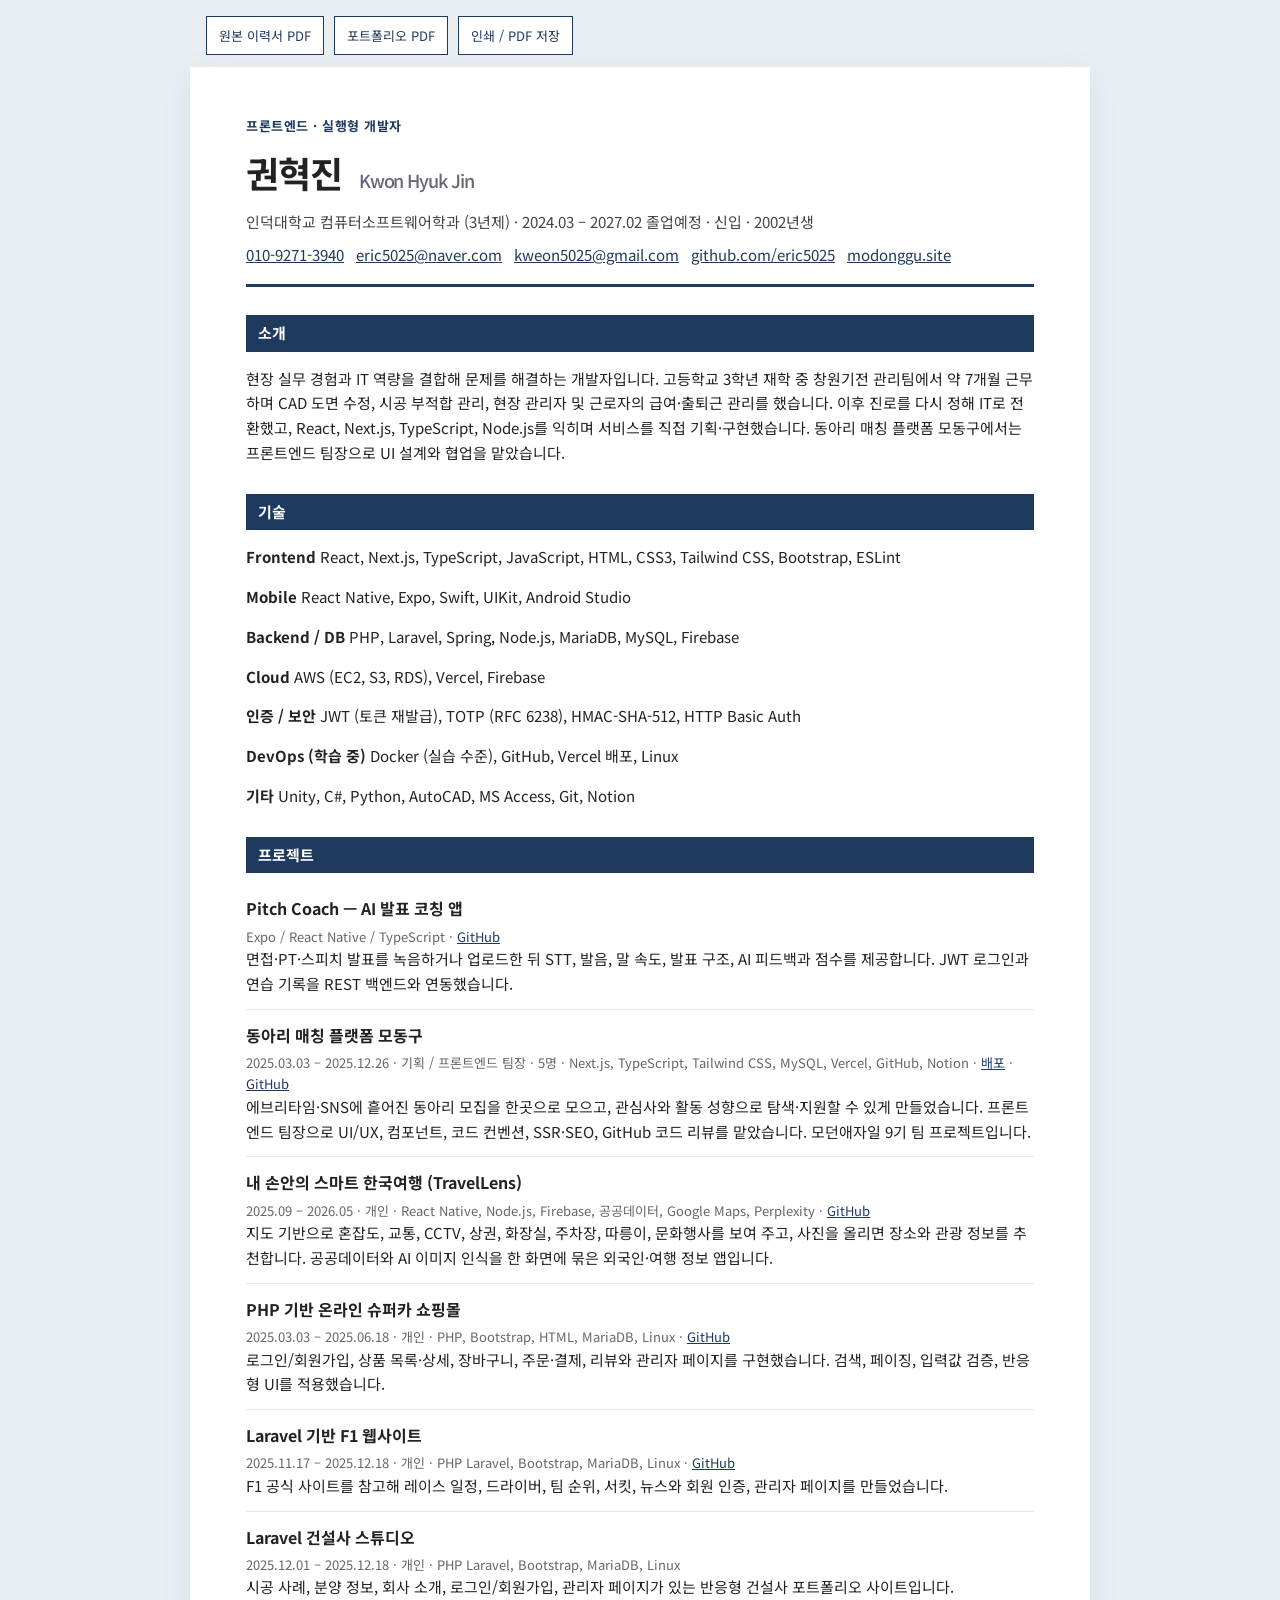
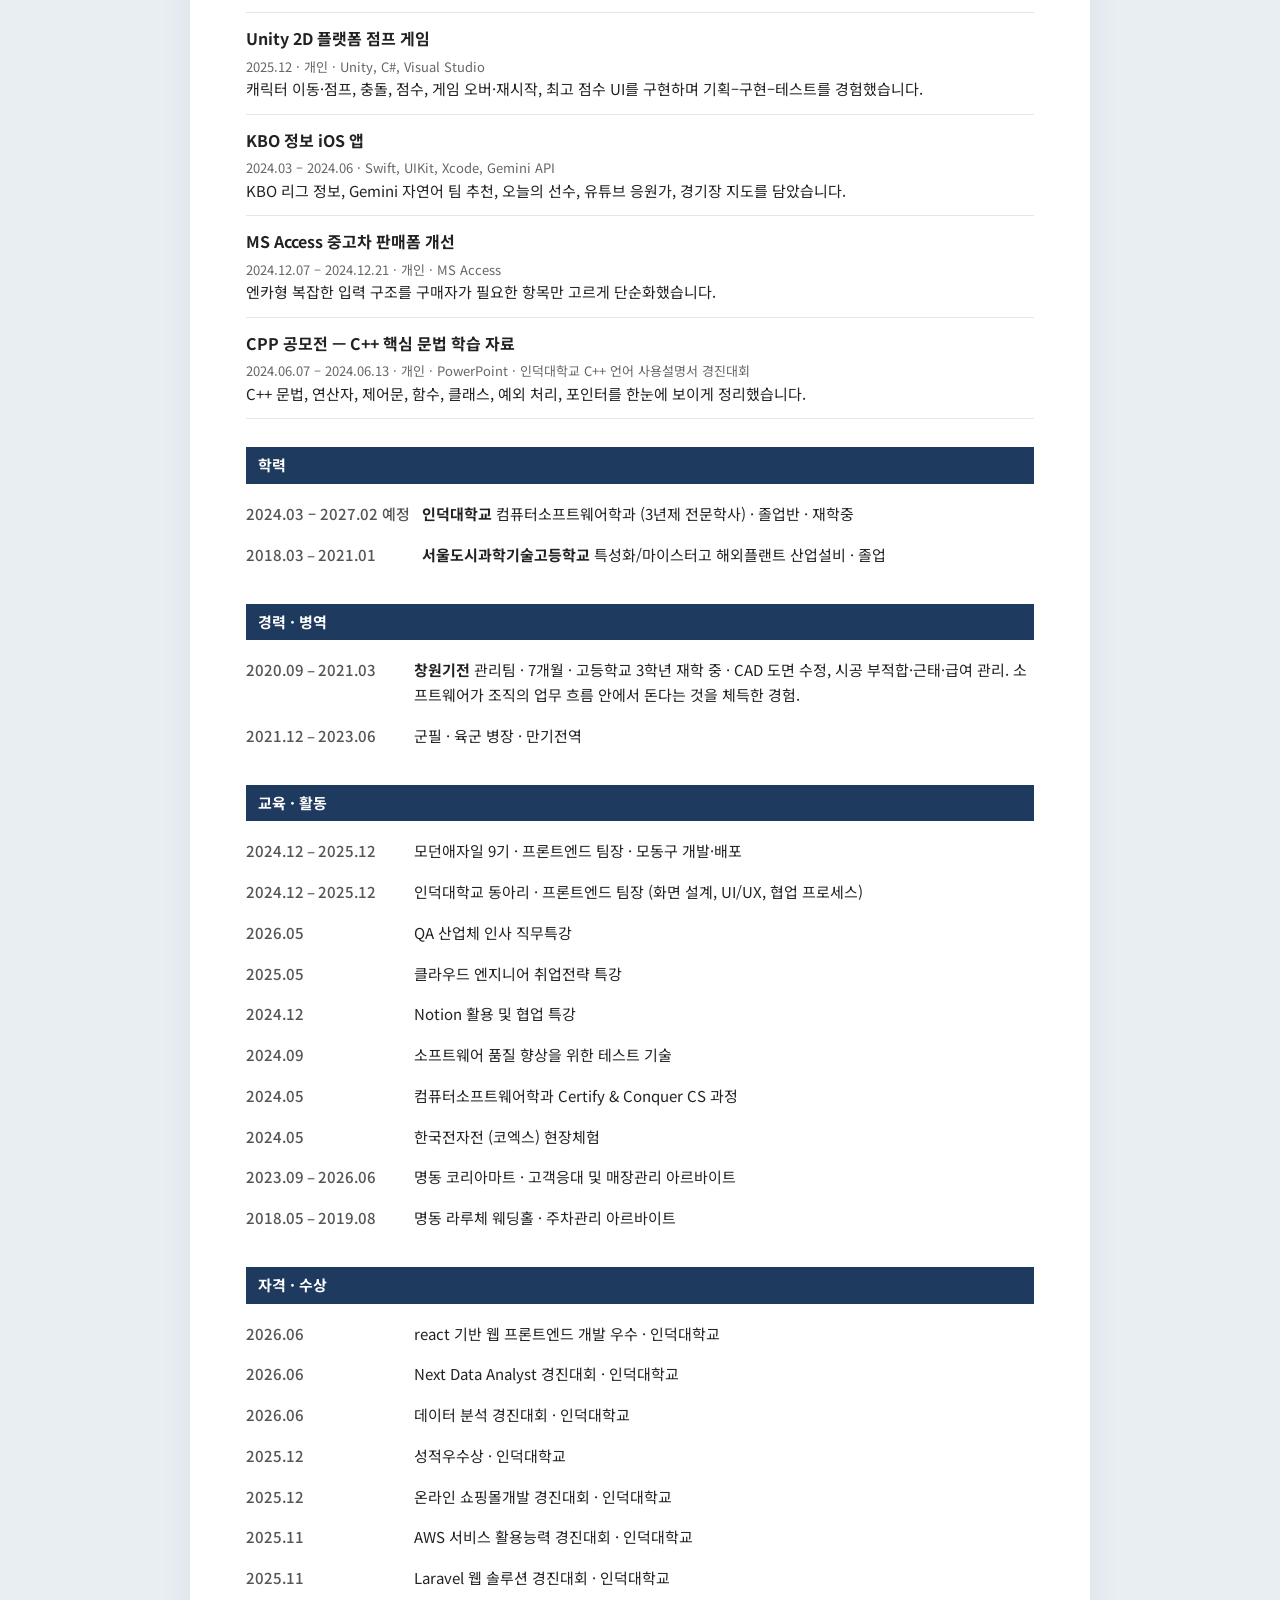
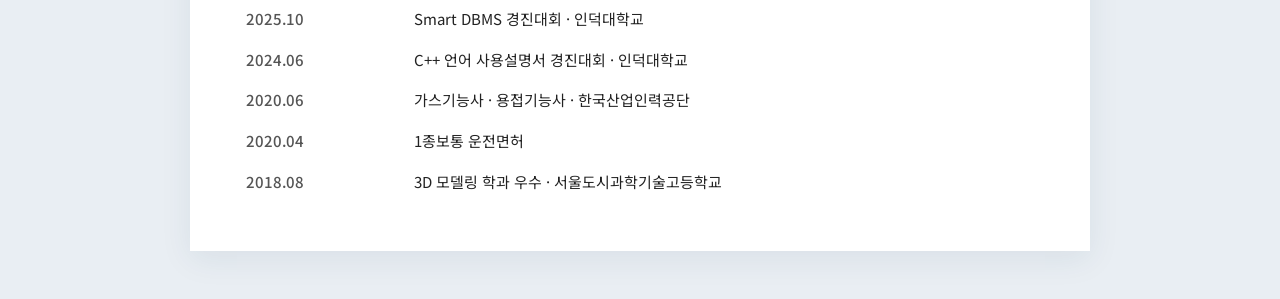
==== index.html @ 680ce6bb "Tailor resume and cover letter to HENNGE GIP full-stack pathway - Add Japan career motivation and GI" ====
<!DOCTYPE html>
<html lang="ko">
<head>
  <meta charset="UTF-8" />
  <meta name="viewport" content="width=device-width, initial-scale=1" />
  <title>권혁진 이력서</title>
  <link rel="preconnect" href="https://fonts.googleapis.com" />
  <link rel="preconnect" href="https://fonts.gstatic.com" crossorigin />
  <link href="https://fonts.googleapis.com/css2?family=Noto+Sans+KR:wght@400;500;700&display=swap" rel="stylesheet" />
  <link rel="stylesheet" href="styles.css" />
</head>
<body>
  <div class="bar">
    <a href="resume.pdf">원본 이력서 PDF</a>
    <a href="csjob-portfolio.pdf">포트폴리오 PDF</a>
    <button type="button" onclick="window.print()">인쇄 / PDF 저장</button>
  </div>

  <article class="page">
    <header>
      <p class="role">프론트엔드 · 실행형 개발자</p>
      <h1>권혁진 <span>Kwon Hyuk Jin</span></h1>
      <p class="sub">인덕대학교 컴퓨터소프트웨어학과 (3년제) · 2024.03 – 2027.02 졸업예정 · 신입 · 2002년생</p>
      <p class="contacts">
        <a href="tel:01092713940">010-9271-3940</a>
        <a href="mailto:eric5025@naver.com">eric5025@naver.com</a>
        <a href="mailto:kweon5025@gmail.com">kweon5025@gmail.com</a>
        <a href="https://github.com/eric5025">github.com/eric5025</a>
        <a href="https://www.modonggu.site/">modonggu.site</a>
      </p>
    </header>

    <section>
      <h2>소개</h2>
      <p>
        현장 실무 경험과 IT 역량을 결합해 문제를 해결하는 개발자입니다.
        고등학교 3학년 재학 중 창원기전 관리팀에서 약 7개월 근무하며 CAD 도면 수정, 시공 부적합 관리, 현장 관리자 및 근로자의 급여·출퇴근 관리를 했습니다.
        이후 진로를 다시 정해 IT로 전환했고, React, Next.js, TypeScript, Node.js를 익히며 서비스를 직접 기획·구현했습니다.
        동아리 매칭 플랫폼 모동구에서는 프론트엔드 팀장으로 UI 설계와 협업을 맡았습니다.
      </p>
    </section>

    <section>
      <h2>기술</h2>
      <p><strong>Frontend</strong> React, Next.js, TypeScript, JavaScript, HTML, CSS3, Tailwind CSS, Bootstrap, ESLint</p>
      <p><strong>Mobile</strong> React Native, Expo, Swift, UIKit, Android Studio</p>
      <p><strong>Backend / DB</strong> PHP, Laravel, Spring, Node.js, MariaDB, MySQL, Firebase</p>
      <p><strong>Cloud</strong> AWS (EC2, S3, RDS), Vercel, Firebase</p>
      <p><strong>인증 / 보안</strong> JWT (토큰 재발급), TOTP (RFC 6238), HMAC-SHA-512, HTTP Basic Auth</p>
      <p><strong>DevOps (학습 중)</strong> Docker (실습 수준), GitHub, Vercel 배포, Linux</p>
      <p><strong>기타</strong> Unity, C#, Python, AutoCAD, MS Access, Git, Notion</p>
    </section>

    <section>
      <h2>프로젝트</h2>

      <div class="proj">
        <h3>Pitch Coach — AI 발표 코칭 앱</h3>
        <p class="meta">Expo / React Native / TypeScript · <a href="https://github.com/eric5025/pitch-coach-front">GitHub</a></p>
        <p>면접·PT·스피치 발표를 녹음하거나 업로드한 뒤 STT, 발음, 말 속도, 발표 구조, AI 피드백과 점수를 제공합니다. JWT 로그인과 연습 기록을 REST 백엔드와 연동했습니다.</p>
      </div>

      <div class="proj">
        <h3>동아리 매칭 플랫폼 모동구</h3>
        <p class="meta">2025.03.03 – 2025.12.26 · 기획 / 프론트엔드 팀장 · 5명 · Next.js, TypeScript, Tailwind CSS, MySQL, Vercel, GitHub, Notion · <a href="https://www.modonggu.site/">배포</a> · <a href="https://github.com/eric5025/9term-main-front">GitHub</a></p>
        <p>에브리타임·SNS에 흩어진 동아리 모집을 한곳으로 모으고, 관심사와 활동 성향으로 탐색·지원할 수 있게 만들었습니다. 프론트엔드 팀장으로 UI/UX, 컴포넌트, 코드 컨벤션, SSR·SEO, GitHub 코드 리뷰를 맡았습니다. 모던애자일 9기 팀 프로젝트입니다.</p>
      </div>

      <div class="proj">
        <h3>내 손안의 스마트 한국여행 (TravelLens)</h3>
        <p class="meta">2025.09 – 2026.05 · 개인 · React Native, Node.js, Firebase, 공공데이터, Google Maps, Perplexity · <a href="https://github.com/eric5025/k-finder">GitHub</a></p>
        <p>지도 기반으로 혼잡도, 교통, CCTV, 상권, 화장실, 주차장, 따릉이, 문화행사를 보여 주고, 사진을 올리면 장소와 관광 정보를 추천합니다. 공공데이터와 AI 이미지 인식을 한 화면에 묶은 외국인·여행 정보 앱입니다.</p>
      </div>

      <div class="proj">
        <h3>PHP 기반 온라인 슈퍼카 쇼핑몰</h3>
        <p class="meta">2025.03.03 – 2025.06.18 · 개인 · PHP, Bootstrap, HTML, MariaDB, Linux · <a href="https://github.com/eric5025/php_shop">GitHub</a></p>
        <p>로그인/회원가입, 상품 목록·상세, 장바구니, 주문·결제, 리뷰와 관리자 페이지를 구현했습니다. 검색, 페이징, 입력값 검증, 반응형 UI를 적용했습니다.</p>
      </div>

      <div class="proj">
        <h3>Laravel 기반 F1 웹사이트</h3>
        <p class="meta">2025.11.17 – 2025.12.18 · 개인 · PHP Laravel, Bootstrap, MariaDB, Linux · <a href="https://github.com/eric5025/lalavel_shop">GitHub</a></p>
        <p>F1 공식 사이트를 참고해 레이스 일정, 드라이버, 팀 순위, 서킷, 뉴스와 회원 인증, 관리자 페이지를 만들었습니다.</p>
      </div>

      <div class="proj">
        <h3>Laravel 건설사 스튜디오</h3>
        <p class="meta">2025.12.01 – 2025.12.18 · 개인 · PHP Laravel, Bootstrap, MariaDB, Linux</p>
        <p>시공 사례, 분양 정보, 회사 소개, 로그인/회원가입, 관리자 페이지가 있는 반응형 건설사 포트폴리오 사이트입니다.</p>
      </div>

      <div class="proj">
        <h3>Unity 2D 플랫폼 점프 게임</h3>
        <p class="meta">2025.12 · 개인 · Unity, C#, Visual Studio</p>
        <p>캐릭터 이동·점프, 충돌, 점수, 게임 오버·재시작, 최고 점수 UI를 구현하며 기획–구현–테스트를 경험했습니다.</p>
      </div>

      <div class="proj">
        <h3>KBO 정보 iOS 앱</h3>
        <p class="meta">2024.03 – 2024.06 · Swift, UIKit, Xcode, Gemini API</p>
        <p>KBO 리그 정보, Gemini 자연어 팀 추천, 오늘의 선수, 유튜브 응원가, 경기장 지도를 담았습니다.</p>
      </div>

      <div class="proj">
        <h3>MS Access 중고차 판매폼 개선</h3>
        <p class="meta">2024.12.07 – 2024.12.21 · 개인 · MS Access</p>
        <p>엔카형 복잡한 입력 구조를 구매자가 필요한 항목만 고르게 단순화했습니다.</p>
      </div>

      <div class="proj">
        <h3>CPP 공모전 — C++ 핵심 문법 학습 자료</h3>
        <p class="meta">2024.06.07 – 2024.06.13 · 개인 · PowerPoint · 인덕대학교 C++ 언어 사용설명서 경진대회</p>
        <p>C++ 문법, 연산자, 제어문, 함수, 클래스, 예외 처리, 포인터를 한눈에 보이게 정리했습니다.</p>
      </div>
    </section>

    <section>
      <h2>학력</h2>
      <table>
        <tr>
          <th>2024.03 – 2027.02 예정</th>
          <td><strong>인덕대학교</strong> 컴퓨터소프트웨어학과 (3년제 전문학사) · 졸업반 · 재학중</td>
        </tr>
        <tr>
          <th>2018.03 – 2021.01</th>
          <td><strong>서울도시과학기술고등학교</strong> 특성화/마이스터고 해외플랜트 산업설비 · 졸업</td>
        </tr>
      </table>
    </section>

    <section>
      <h2>경력 · 병역</h2>
      <table>
        <tr>
          <th>2020.09 – 2021.03</th>
          <td>
            <strong>창원기전</strong> 관리팀 · 7개월 · 고등학교 3학년 재학 중
            · CAD 도면 수정, 시공 부적합·근태·급여 관리. 소프트웨어가 조직의 업무 흐름 안에서 돈다는 것을 체득한 경험.
          </td>
        </tr>
        <tr>
          <th>2021.12 – 2023.06</th>
          <td>군필 · 육군 병장 · 만기전역</td>
        </tr>
      </table>
    </section>

    <section>
      <h2>교육 · 활동</h2>
      <table>
        <tr><th>2024.12 – 2025.12</th><td>모던애자일 9기 · 프론트엔드 팀장 · 모동구 개발·배포</td></tr>
        <tr><th>2024.12 – 2025.12</th><td>인덕대학교 동아리 · 프론트엔드 팀장 (화면 설계, UI/UX, 협업 프로세스)</td></tr>
        <tr><th>2026.05</th><td>QA 산업체 인사 직무특강</td></tr>
        <tr><th>2025.05</th><td>클라우드 엔지니어 취업전략 특강</td></tr>
        <tr><th>2024.12</th><td>Notion 활용 및 협업 특강</td></tr>
        <tr><th>2024.09</th><td>소프트웨어 품질 향상을 위한 테스트 기술</td></tr>
        <tr><th>2024.05</th><td>컴퓨터소프트웨어학과 Certify &amp; Conquer CS 과정</td></tr>
        <tr><th>2024.05</th><td>한국전자전 (코엑스) 현장체험</td></tr>
        <tr><th>2023.09 – 2026.06</th><td>명동 코리아마트 · 고객응대 및 매장관리 아르바이트</td></tr>
        <tr><th>2018.05 – 2019.08</th><td>명동 라루체 웨딩홀 · 주차관리 아르바이트</td></tr>
      </table>
    </section>

    <section>
      <h2>자격 · 수상</h2>
      <table>
        <tr><th>2026.06</th><td>react 기반 웹 프론트엔드 개발 우수 · 인덕대학교</td></tr>
        <tr><th>2026.06</th><td>Next Data Analyst 경진대회 · 인덕대학교</td></tr>
        <tr><th>2026.06</th><td>데이터 분석 경진대회 · 인덕대학교</td></tr>
        <tr><th>2025.12</th><td>성적우수상 · 인덕대학교</td></tr>
        <tr><th>2025.12</th><td>온라인 쇼핑몰개발 경진대회 · 인덕대학교</td></tr>
        <tr><th>2025.11</th><td>AWS 서비스 활용능력 경진대회 · 인덕대학교</td></tr>
        <tr><th>2025.11</th><td>Laravel 웹 솔루션 경진대회 · 인덕대학교</td></tr>
        <tr><th>2025.10</th><td>Smart DBMS 경진대회 · 인덕대학교</td></tr>
        <tr><th>2024.06</th><td>C++ 언어 사용설명서 경진대회 · 인덕대학교</td></tr>
        <tr><th>2020.06</th><td>가스기능사 · 용접기능사 · 한국산업인력공단</td></tr>
        <tr><th>2020.04</th><td>1종보통 운전면허</td></tr>
        <tr><th>2018.08</th><td>3D 모델링 학과 우수 · 서울도시과학기술고등학교</td></tr>
      </table>
    </section>
  </article>
</body>
</html>
---- styles.css ----
* { box-sizing: border-box; }
html, body { margin: 0; padding: 0; }
body {
  font-family: "Noto Sans KR", sans-serif;
  color: #222;
  background: #e9eef3;
  line-height: 1.65;
  font-size: 15px;
}

.bar {
  max-width: 900px;
  margin: 16px auto 0;
  display: flex;
  gap: 10px;
  flex-wrap: wrap;
  padding: 0 16px;
}
.bar a, .bar button {
  font: inherit;
  font-size: 13px;
  padding: 8px 12px;
  border: 1px solid #1e3a5f;
  background: #fff;
  color: #1e3a5f;
  text-decoration: none;
  cursor: pointer;
}
.bar a:hover, .bar button:hover { background: #1e3a5f; color: #fff; }

.page {
  max-width: 900px;
  margin: 12px auto 48px;
  background: #fff;
  padding: 48px 56px;
  box-shadow: 0 8px 30px rgba(30, 58, 95, 0.08);
}

header { border-bottom: 3px solid #1e3a5f; padding-bottom: 16px; margin-bottom: 8px; }
.role { margin: 0; color: #1e3a5f; font-weight: 700; font-size: 13px; letter-spacing: 0.04em; }
h1 { margin: 6px 0 8px; font-size: 36px; letter-spacing: -0.03em; }
h1 span { font-size: 18px; font-weight: 500; color: #667; margin-left: 8px; }
.sub { margin: 0 0 8px; color: #444; }
.contacts { display: flex; flex-wrap: wrap; gap: 12px; margin: 0; }
.contacts a { color: #1e3a5f; }

h2 {
  margin: 28px 0 10px;
  font-size: 15px;
  background: #1e3a5f;
  color: #fff;
  padding: 6px 12px;
}

table { width: 100%; border-collapse: collapse; }
th {
  text-align: left;
  vertical-align: top;
  width: 168px;
  padding: 8px 12px 8px 0;
  color: #555;
  font-weight: 500;
  white-space: nowrap;
}
td { padding: 8px 0; vertical-align: top; }
td ul { margin: 6px 0 0; padding-left: 18px; }

.proj { padding: 12px 0; border-bottom: 1px solid #e6e6e6; }
.proj h3 { margin: 0 0 4px; font-size: 16px; }
.meta { margin: 0 0 6px; color: #666; font-size: 13px; }
.proj p { margin: 0; }
a { color: #1e3a5f; }

@media (max-width: 720px) {
  .page { padding: 24px 18px; margin: 8px; }
  h1 { font-size: 28px; }
  th { display: block; width: auto; padding-bottom: 0; }
  td { display: block; }
}

@media print {
  body { background: #fff; }
  .bar { display: none; }
  .page { box-shadow: none; margin: 0; max-width: none; padding: 0; }
}
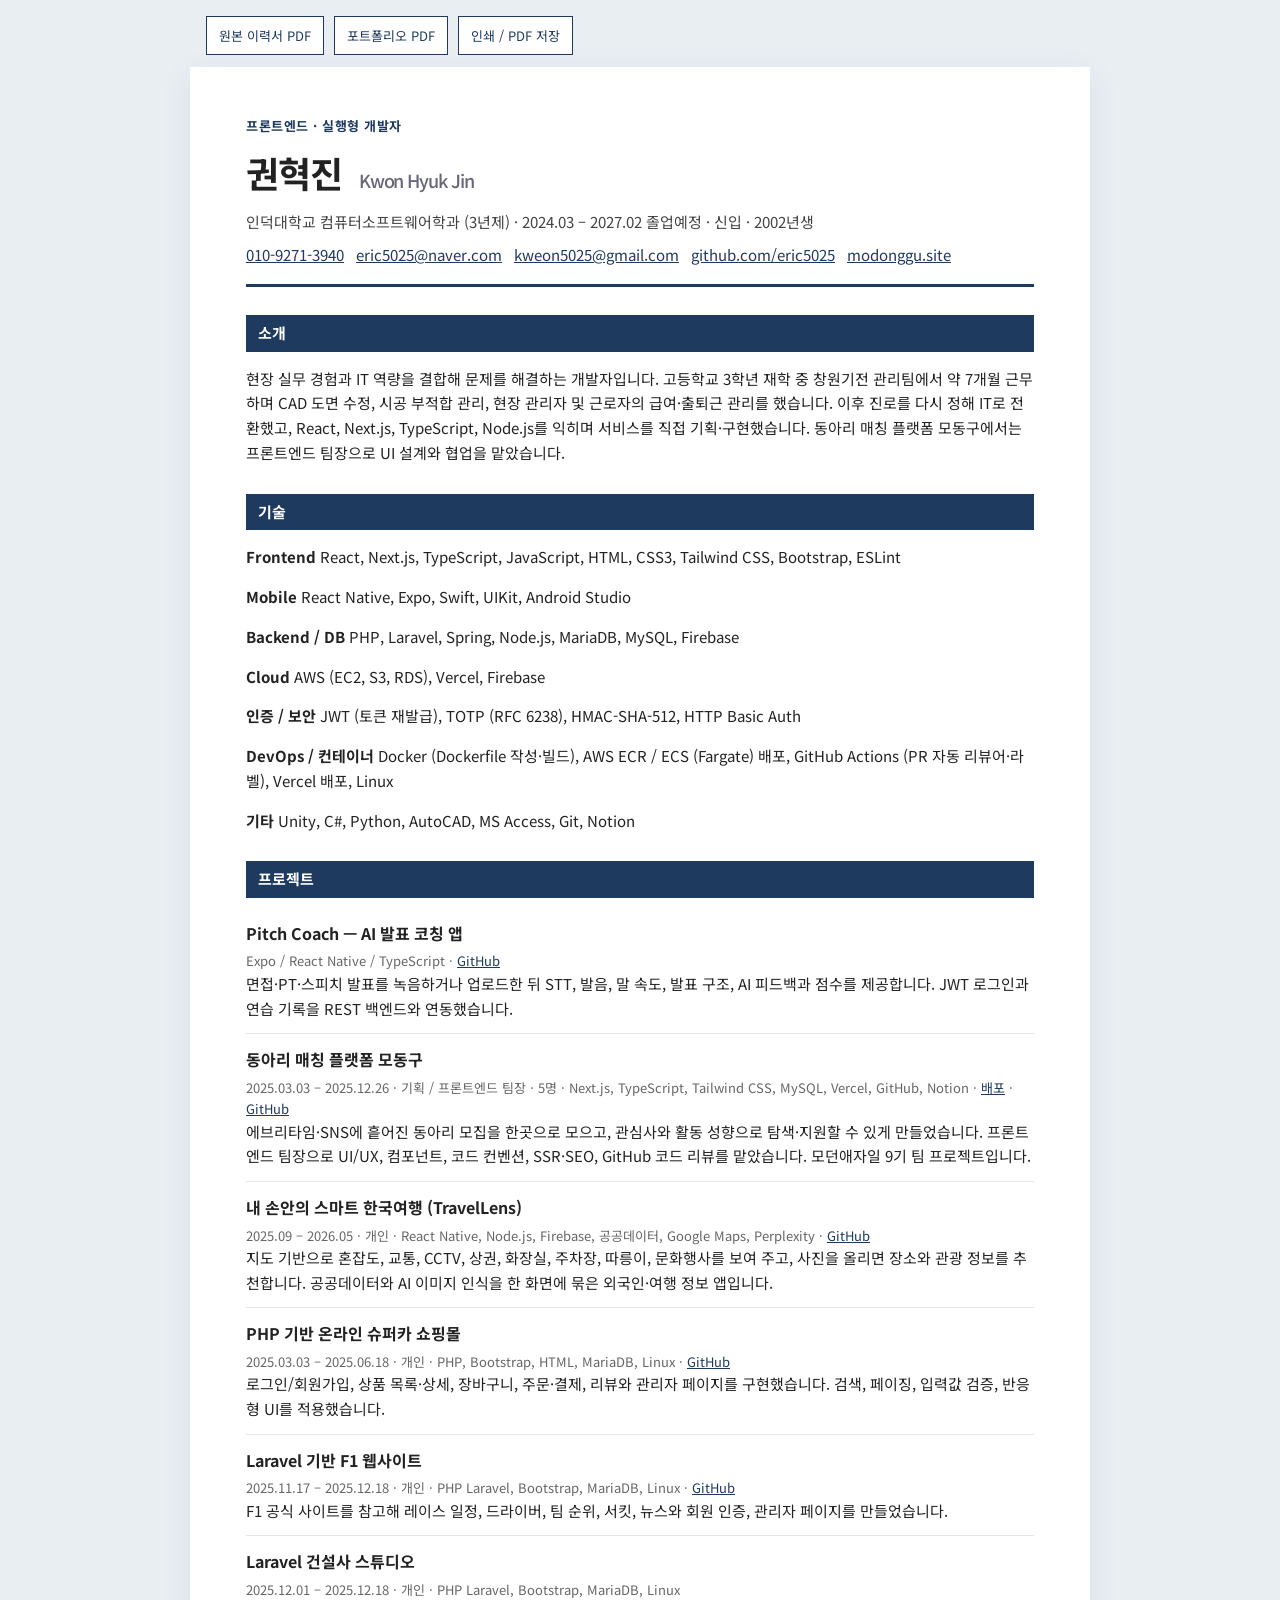
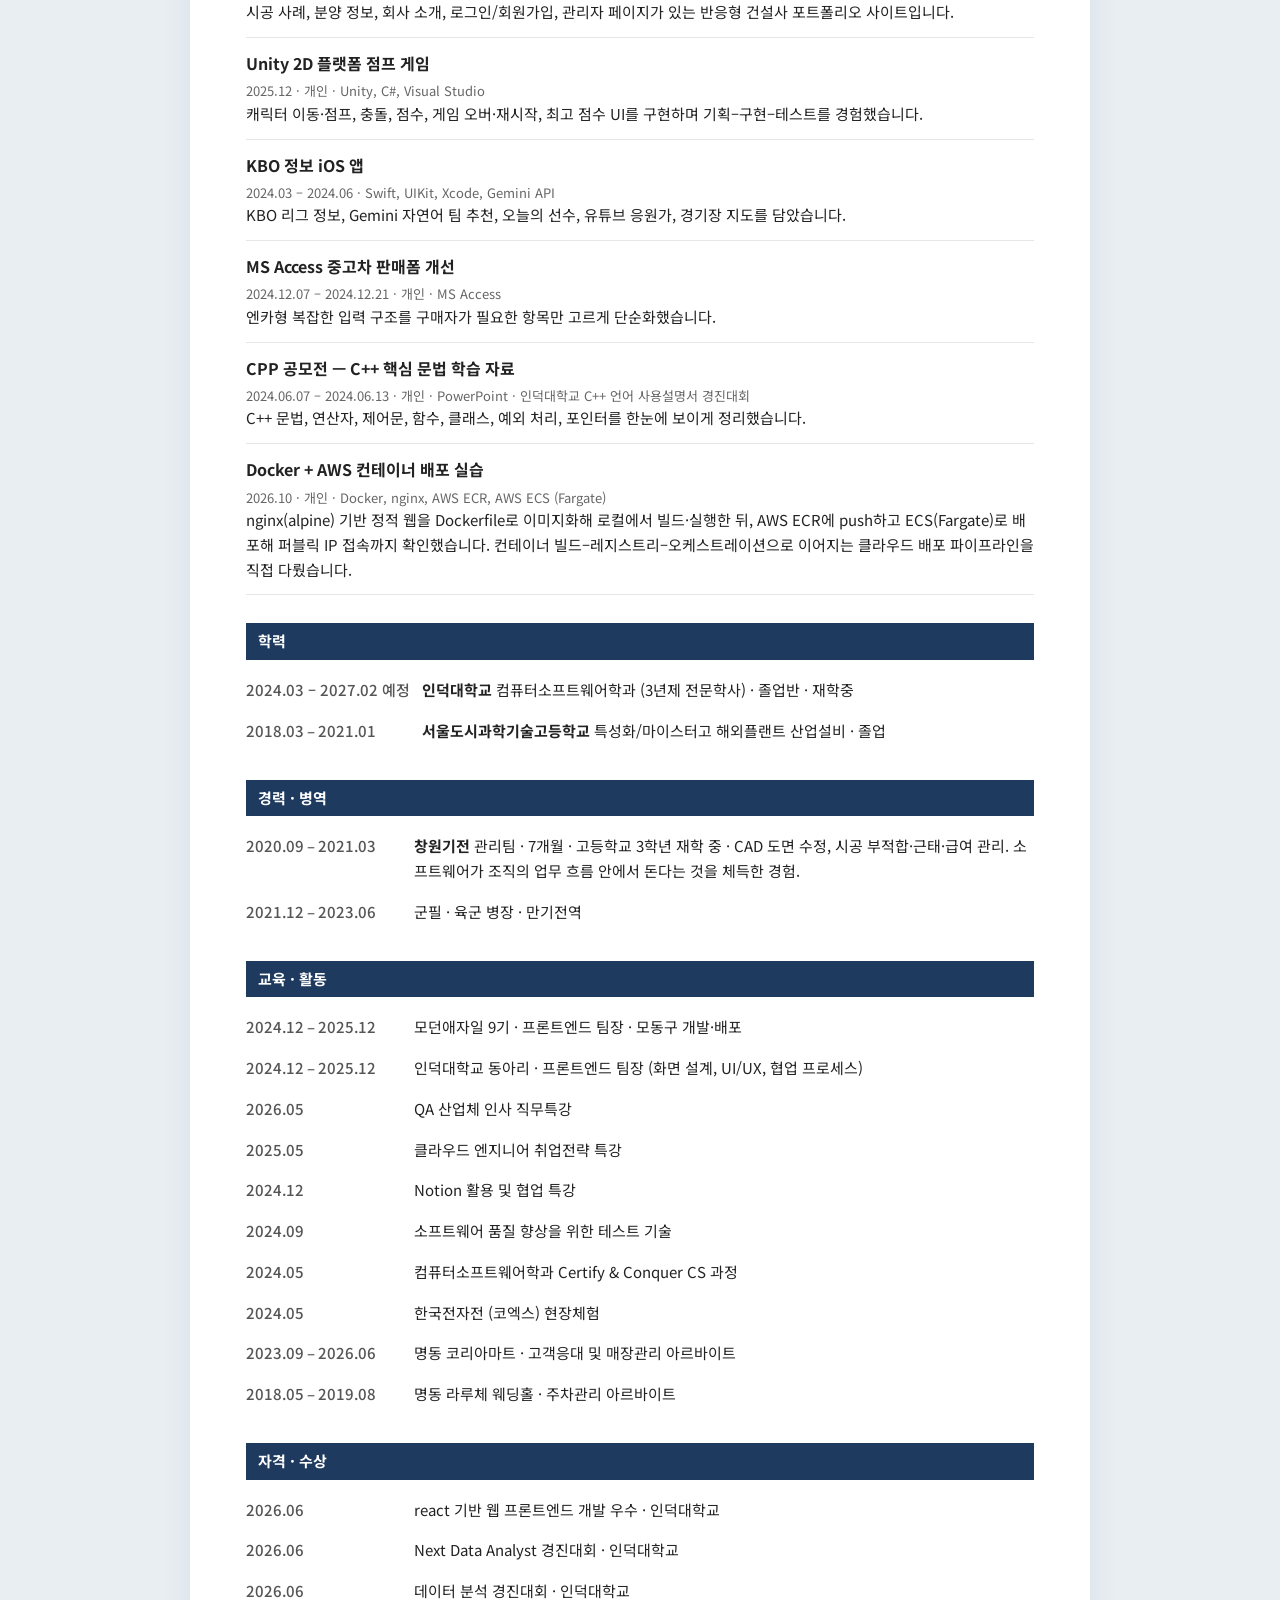
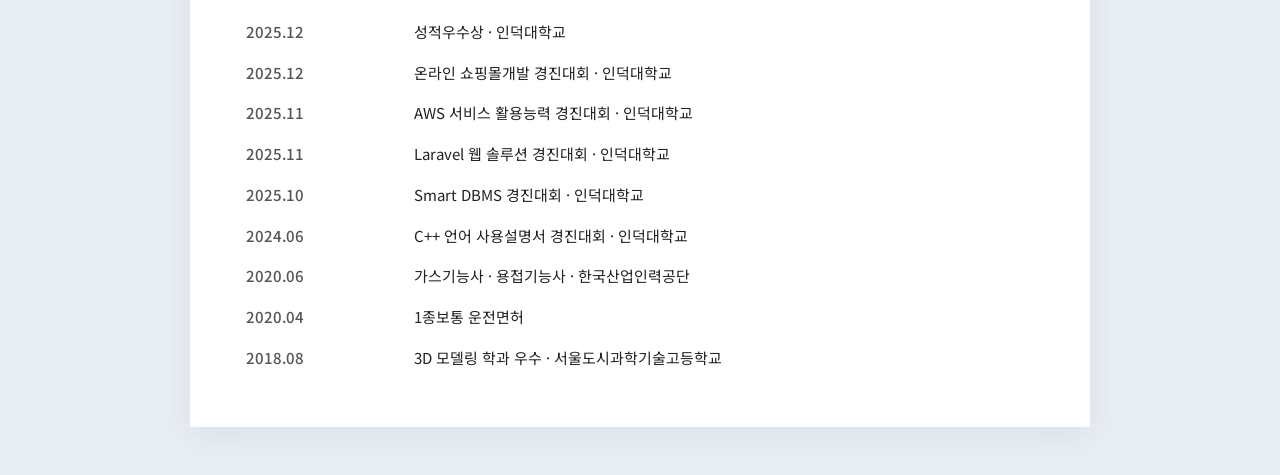
==== commit 14f9aaf8: "Correct Docker/AWS deploy to verified level and add as a project Verified from coursework report (20" ====
--- a/index.html
+++ b/index.html
@@ -47,7 +47,7 @@
       <p><strong>Backend / DB</strong> PHP, Laravel, Spring, Node.js, MariaDB, MySQL, Firebase</p>
       <p><strong>Cloud</strong> AWS (EC2, S3, RDS), Vercel, Firebase</p>
       <p><strong>인증 / 보안</strong> JWT (토큰 재발급), TOTP (RFC 6238), HMAC-SHA-512, HTTP Basic Auth</p>
-      <p><strong>DevOps (학습 중)</strong> Docker (실습 수준), GitHub, Vercel 배포, Linux</p>
+      <p><strong>DevOps / 컨테이너</strong> Docker (Dockerfile 작성·빌드), AWS ECR / ECS (Fargate) 배포, GitHub Actions (PR 자동 리뷰어·라벨), Vercel 배포, Linux</p>
       <p><strong>기타</strong> Unity, C#, Python, AutoCAD, MS Access, Git, Notion</p>
     </section>
 
@@ -112,6 +112,12 @@
         <h3>CPP 공모전 — C++ 핵심 문법 학습 자료</h3>
         <p class="meta">2024.06.07 – 2024.06.13 · 개인 · PowerPoint · 인덕대학교 C++ 언어 사용설명서 경진대회</p>
         <p>C++ 문법, 연산자, 제어문, 함수, 클래스, 예외 처리, 포인터를 한눈에 보이게 정리했습니다.</p>
+      </div>
+
+      <div class="proj">
+        <h3>Docker + AWS 컨테이너 배포 실습</h3>
+        <p class="meta">2026.10 · 개인 · Docker, nginx, AWS ECR, AWS ECS (Fargate)</p>
+        <p>nginx(alpine) 기반 정적 웹을 Dockerfile로 이미지화해 로컬에서 빌드·실행한 뒤, AWS ECR에 push하고 ECS(Fargate)로 배포해 퍼블릭 IP 접속까지 확인했습니다. 컨테이너 빌드–레지스트리–오케스트레이션으로 이어지는 클라우드 배포 파이프라인을 직접 다뤘습니다.</p>
       </div>
     </section>
 
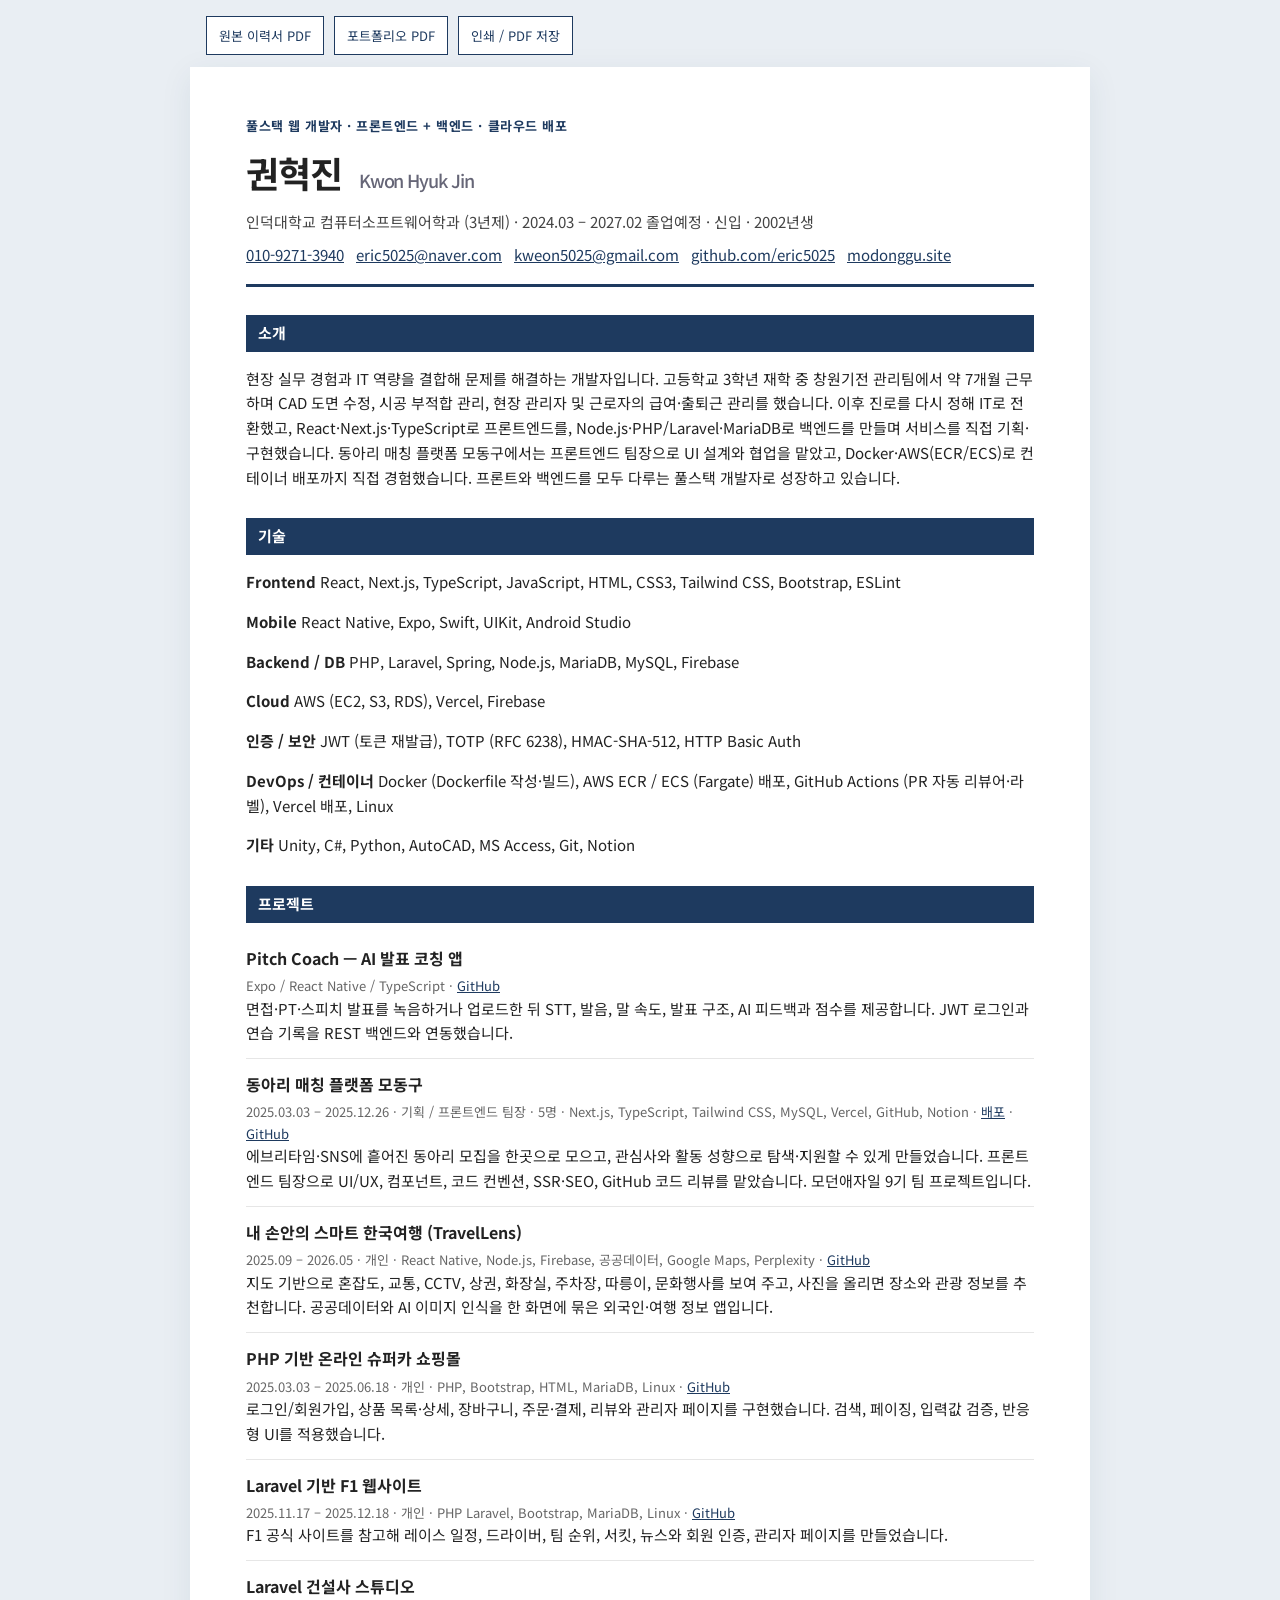
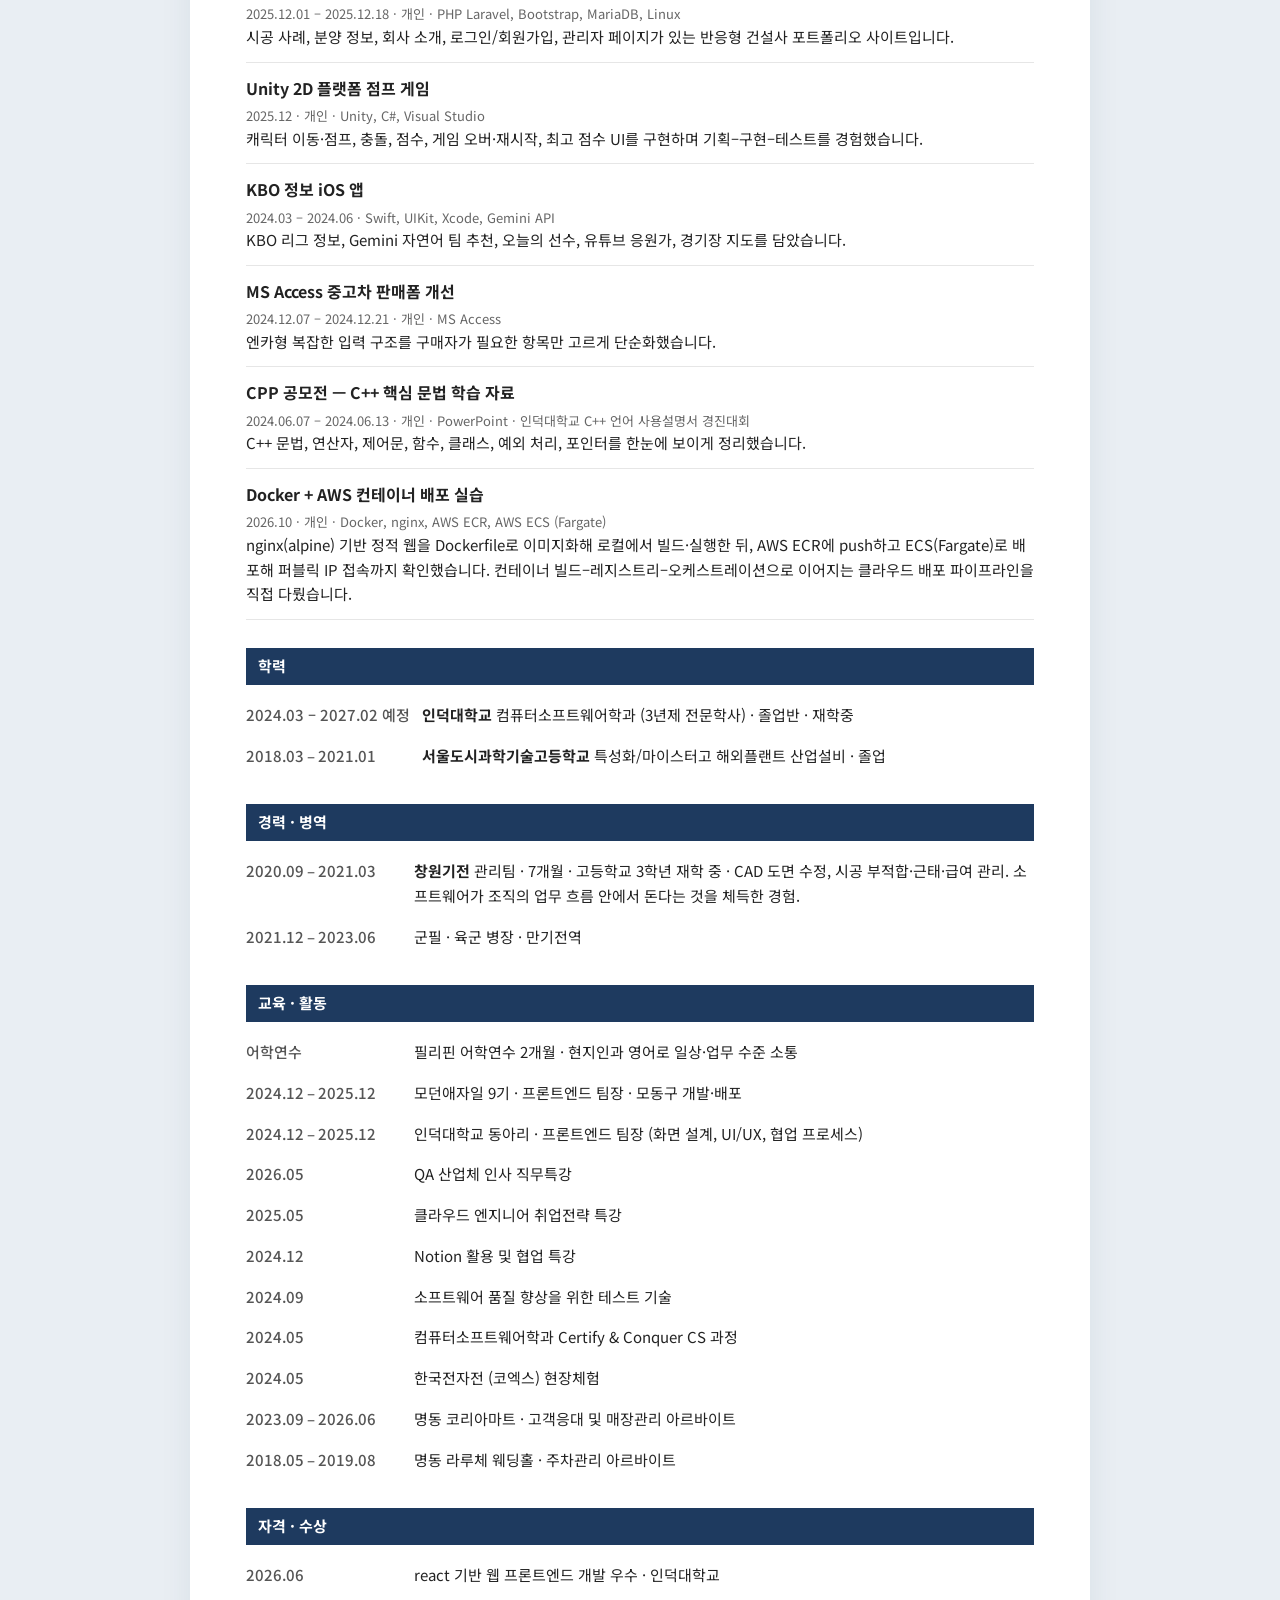
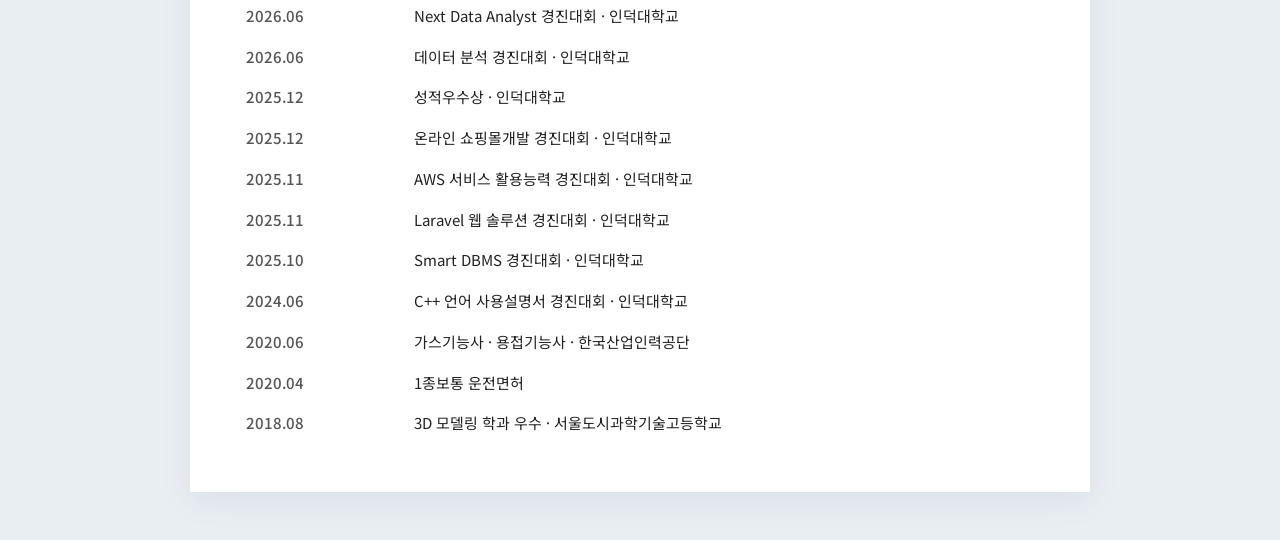
==== commit 71c57ba9: "Reposition as full-stack and add English-ability evidence - Change top role from frontend-only to fu" ====
--- a/index.html
+++ b/index.html
@@ -18,7 +18,7 @@
 
   <article class="page">
     <header>
-      <p class="role">프론트엔드 · 실행형 개발자</p>
+      <p class="role">풀스택 웹 개발자 · 프론트엔드 + 백엔드 · 클라우드 배포</p>
       <h1>권혁진 <span>Kwon Hyuk Jin</span></h1>
       <p class="sub">인덕대학교 컴퓨터소프트웨어학과 (3년제) · 2024.03 – 2027.02 졸업예정 · 신입 · 2002년생</p>
       <p class="contacts">
@@ -35,8 +35,9 @@
       <p>
         현장 실무 경험과 IT 역량을 결합해 문제를 해결하는 개발자입니다.
         고등학교 3학년 재학 중 창원기전 관리팀에서 약 7개월 근무하며 CAD 도면 수정, 시공 부적합 관리, 현장 관리자 및 근로자의 급여·출퇴근 관리를 했습니다.
-        이후 진로를 다시 정해 IT로 전환했고, React, Next.js, TypeScript, Node.js를 익히며 서비스를 직접 기획·구현했습니다.
-        동아리 매칭 플랫폼 모동구에서는 프론트엔드 팀장으로 UI 설계와 협업을 맡았습니다.
+        이후 진로를 다시 정해 IT로 전환했고, React·Next.js·TypeScript로 프론트엔드를, Node.js·PHP/Laravel·MariaDB로 백엔드를 만들며 서비스를 직접 기획·구현했습니다.
+        동아리 매칭 플랫폼 모동구에서는 프론트엔드 팀장으로 UI 설계와 협업을 맡았고, Docker·AWS(ECR/ECS)로 컨테이너 배포까지 직접 경험했습니다.
+        프론트와 백엔드를 모두 다루는 풀스택 개발자로 성장하고 있습니다.
       </p>
     </section>
 
@@ -155,6 +156,7 @@
     <section>
       <h2>교육 · 활동</h2>
       <table>
+        <tr><th>어학연수</th><td>필리핀 어학연수 2개월 · 현지인과 영어로 일상·업무 수준 소통</td></tr>
         <tr><th>2024.12 – 2025.12</th><td>모던애자일 9기 · 프론트엔드 팀장 · 모동구 개발·배포</td></tr>
         <tr><th>2024.12 – 2025.12</th><td>인덕대학교 동아리 · 프론트엔드 팀장 (화면 설계, UI/UX, 협업 프로세스)</td></tr>
         <tr><th>2026.05</th><td>QA 산업체 인사 직무특강</td></tr>
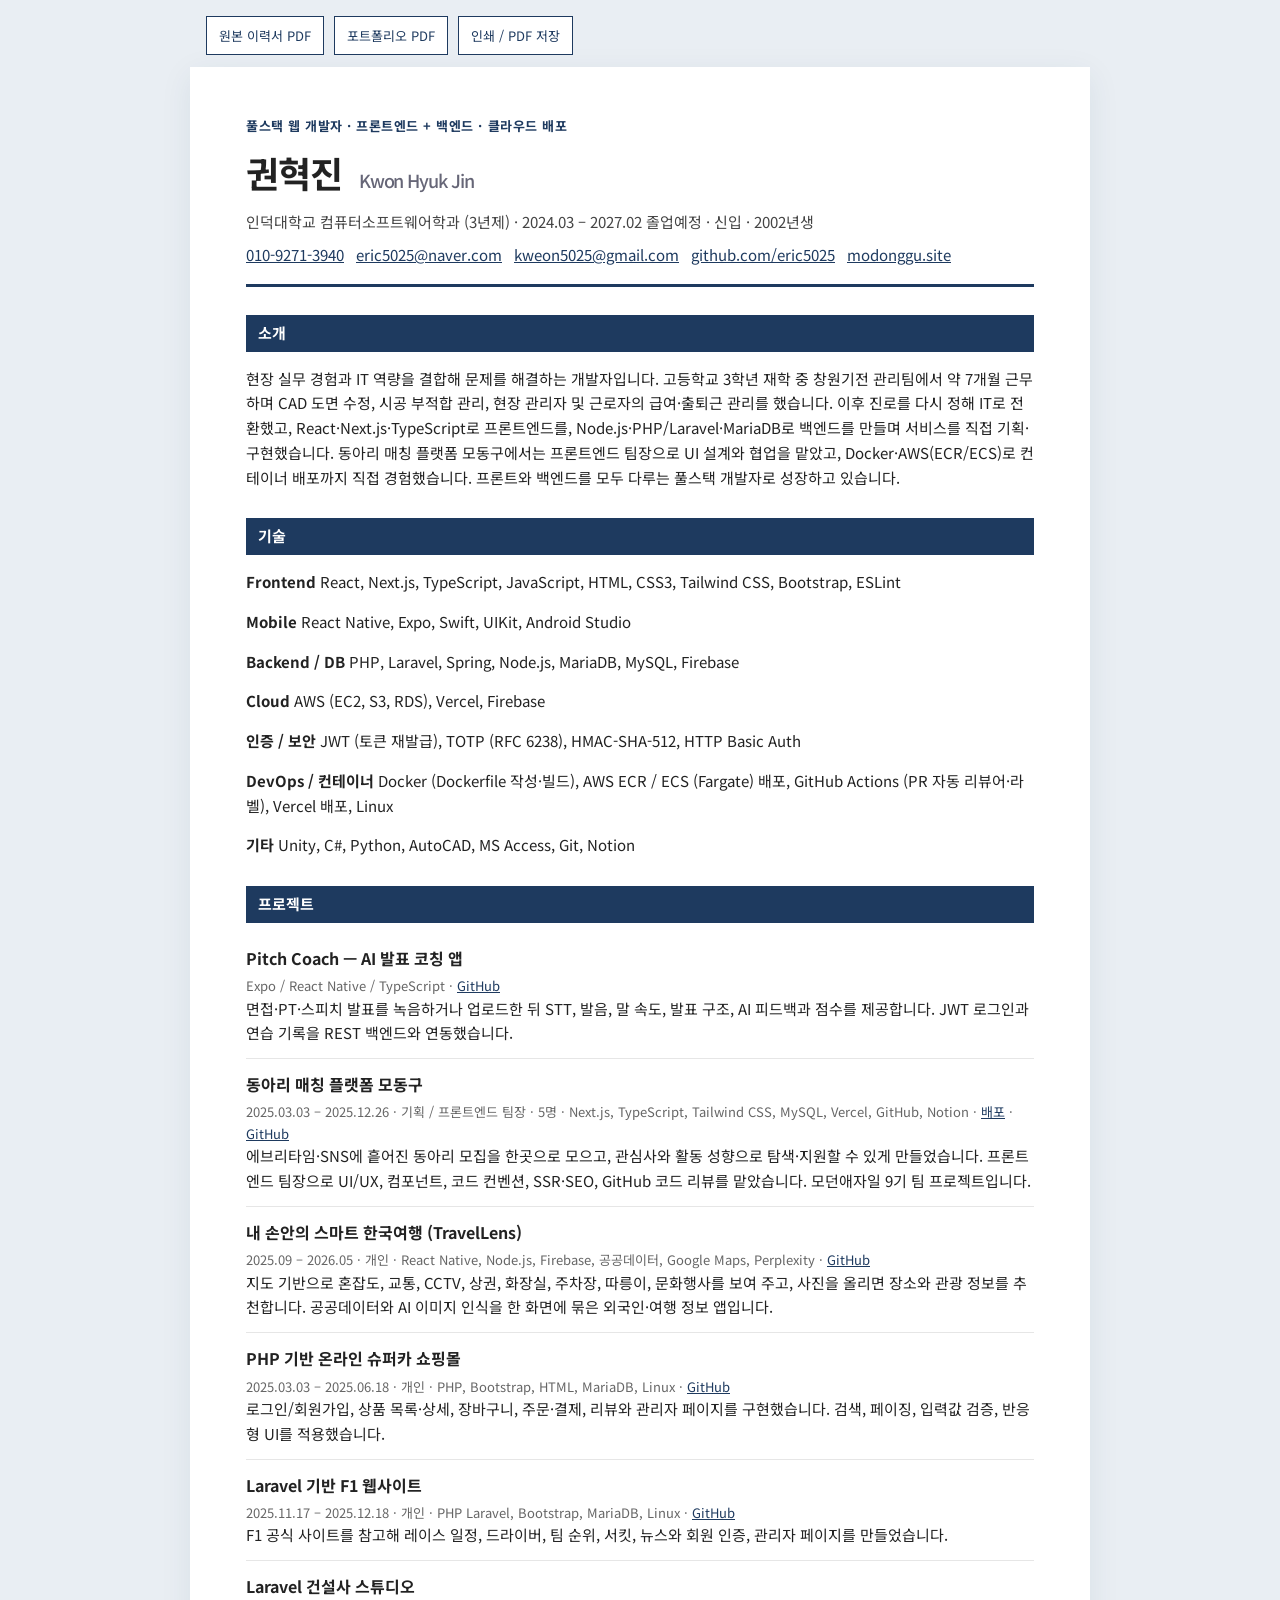
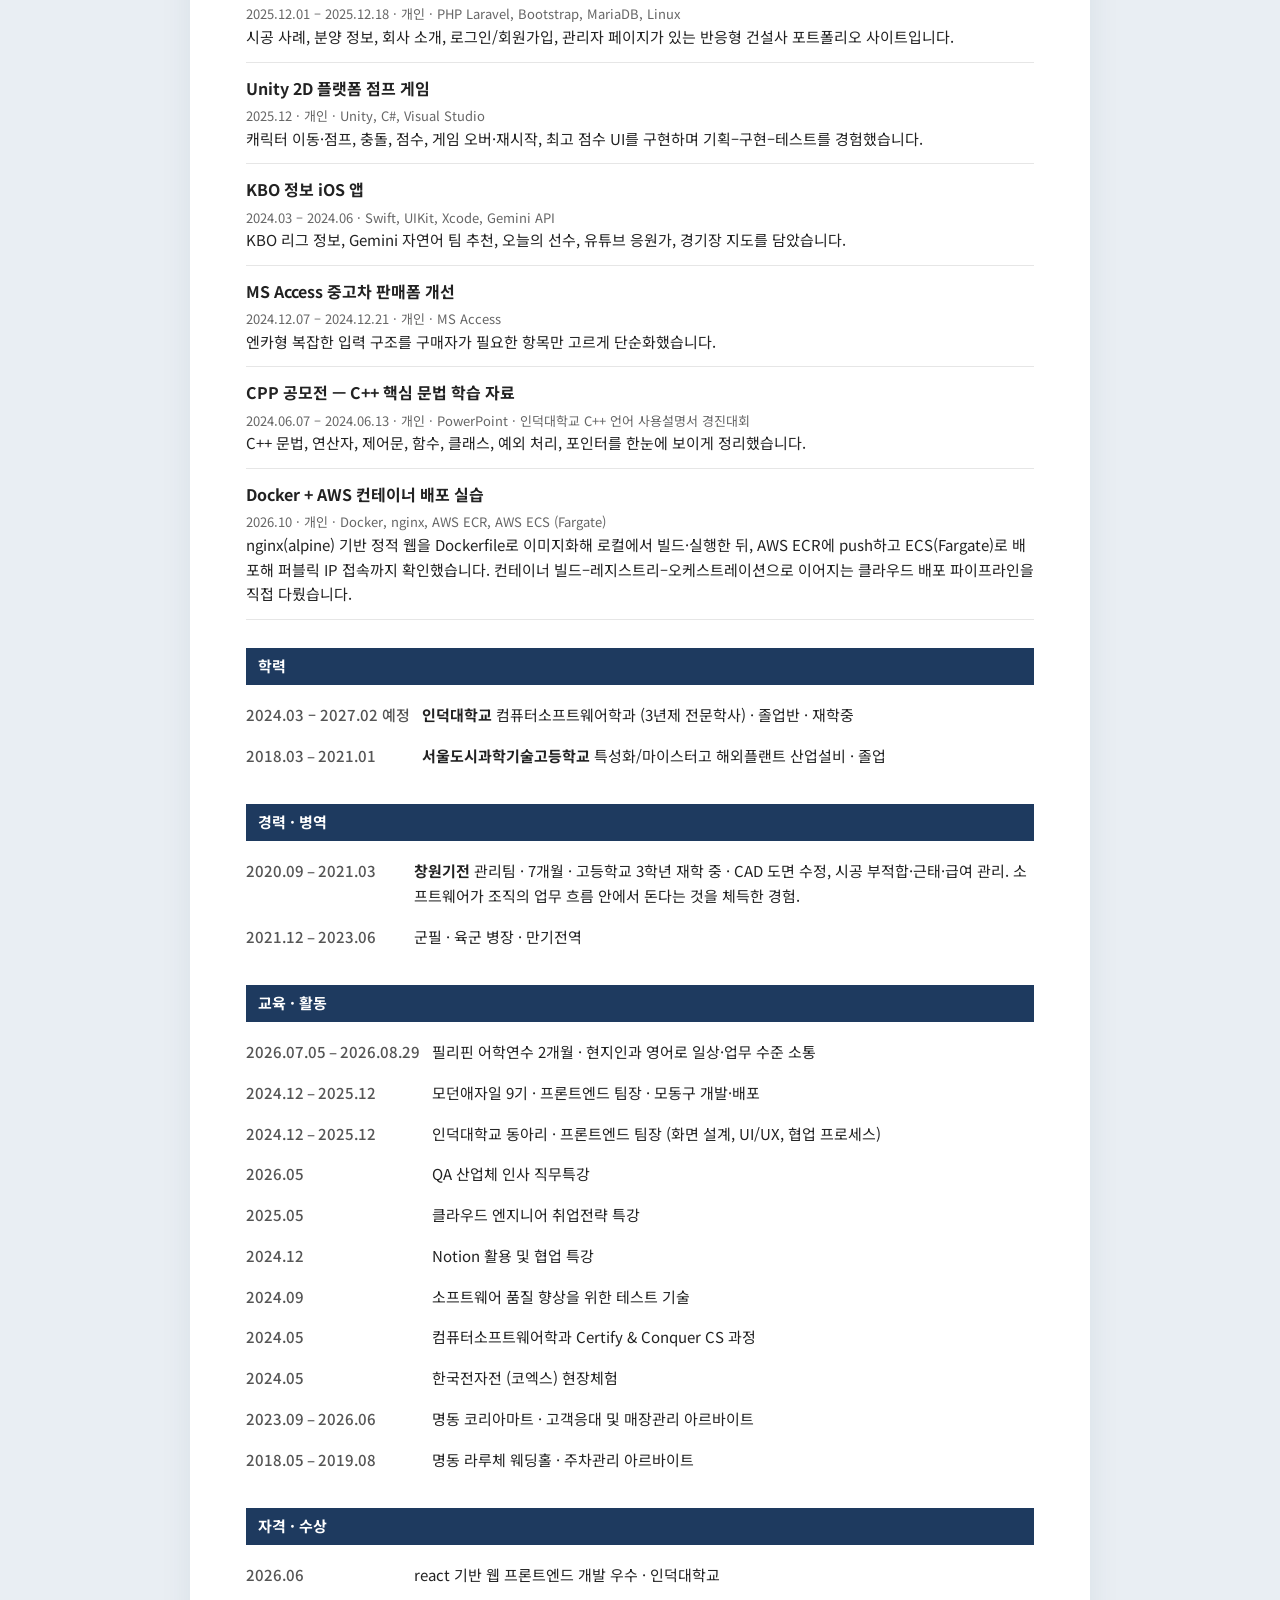
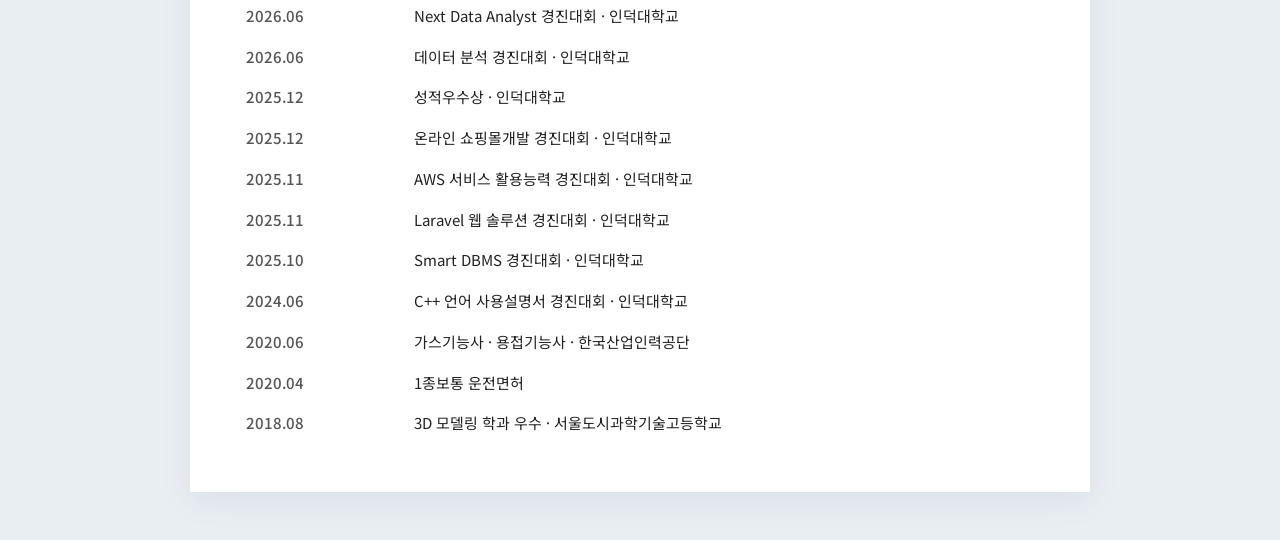
==== commit 7025cb9f: "Add dates for Philippines language study (2026.07.05-08.29) Co-authored-by: Cursor <cursoragent@curs" ====
--- a/index.html
+++ b/index.html
@@ -156,7 +156,7 @@
     <section>
       <h2>교육 · 활동</h2>
       <table>
-        <tr><th>어학연수</th><td>필리핀 어학연수 2개월 · 현지인과 영어로 일상·업무 수준 소통</td></tr>
+        <tr><th>2026.07.05 – 2026.08.29</th><td>필리핀 어학연수 2개월 · 현지인과 영어로 일상·업무 수준 소통</td></tr>
         <tr><th>2024.12 – 2025.12</th><td>모던애자일 9기 · 프론트엔드 팀장 · 모동구 개발·배포</td></tr>
         <tr><th>2024.12 – 2025.12</th><td>인덕대학교 동아리 · 프론트엔드 팀장 (화면 설계, UI/UX, 협업 프로세스)</td></tr>
         <tr><th>2026.05</th><td>QA 산업체 인사 직무특강</td></tr>
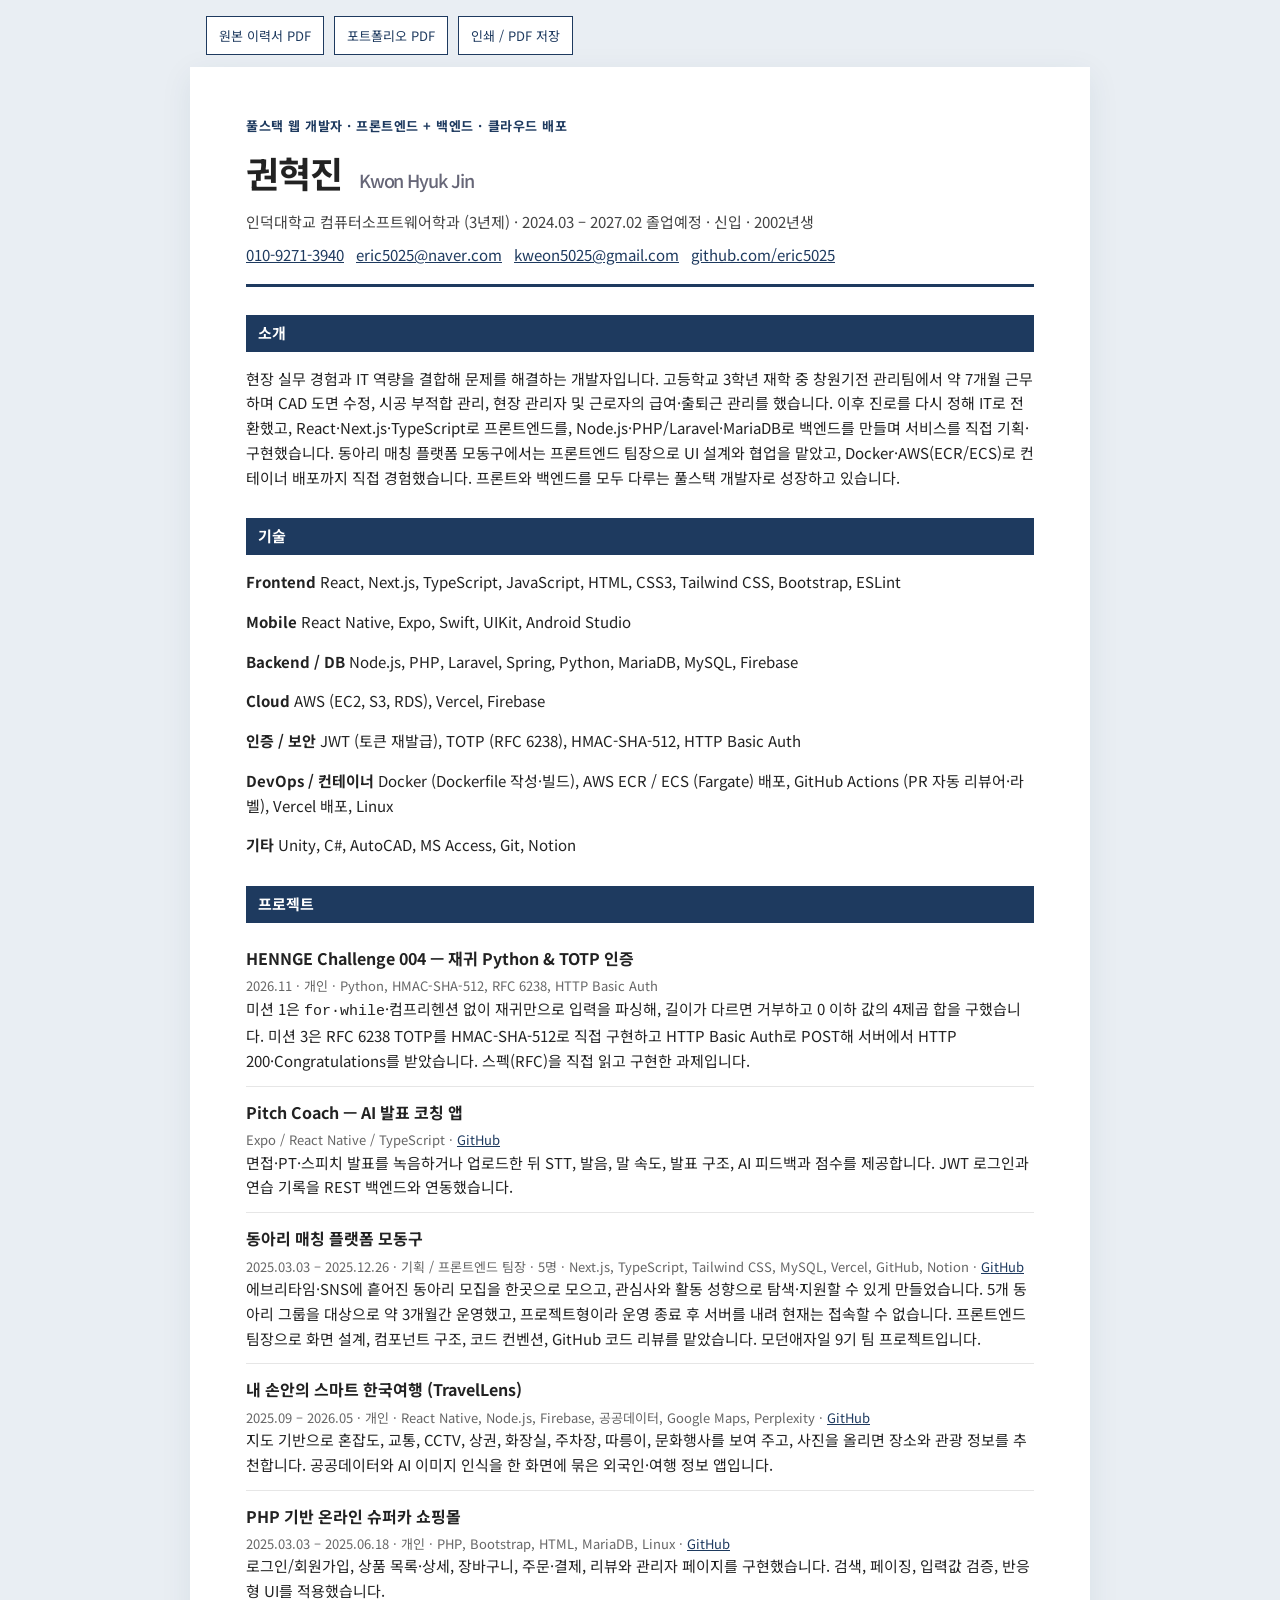
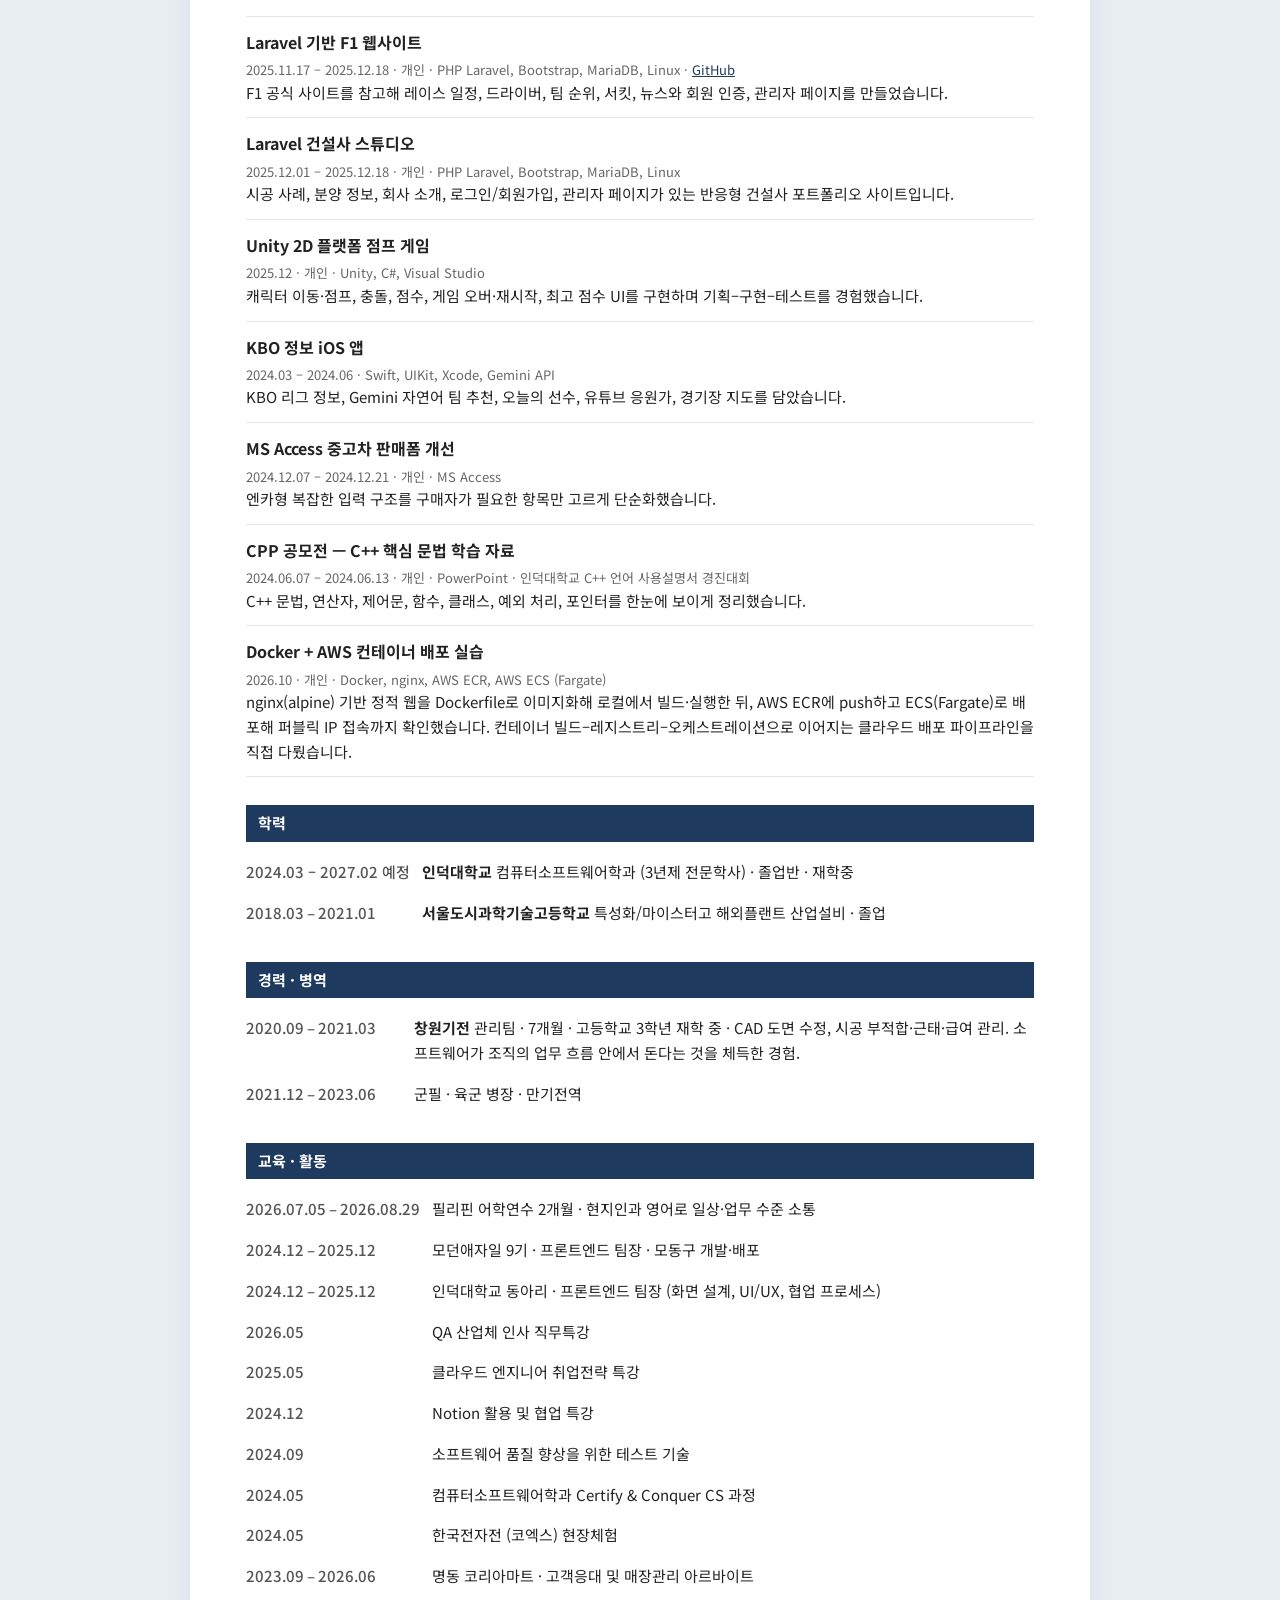
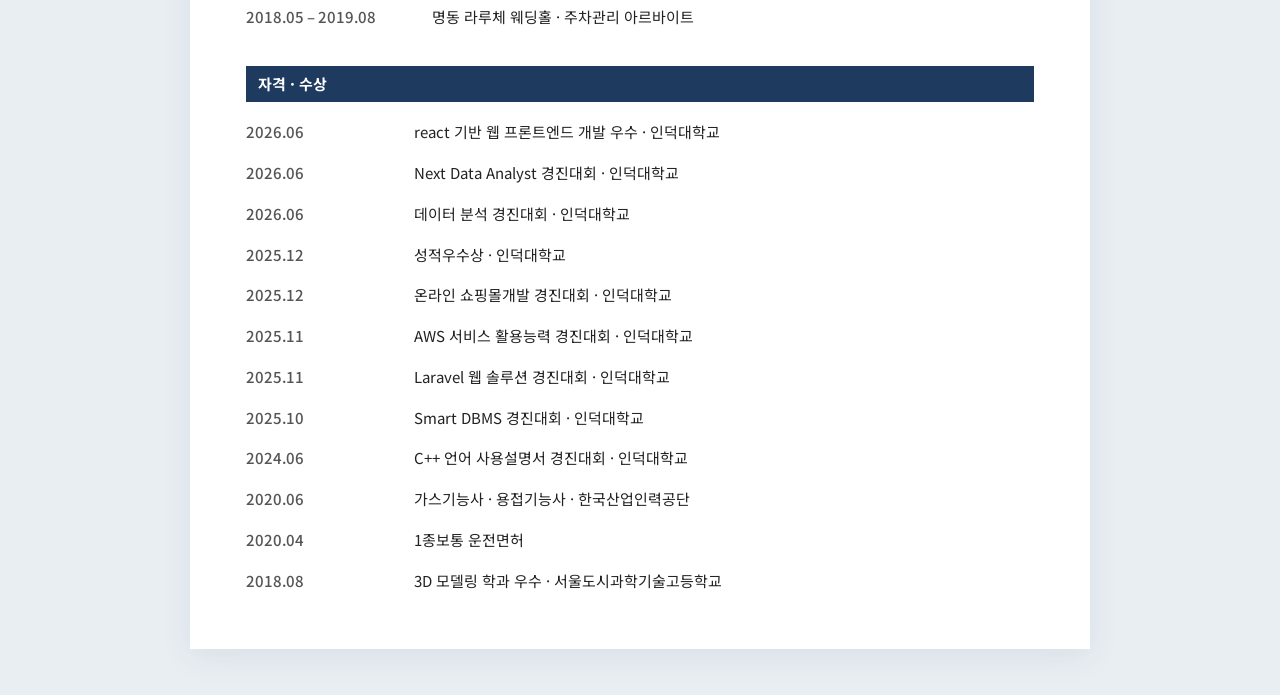
==== commit 77b25dfe: "Promote HENNGE challenge to a project and fix 모동구 honesty Add Challenge 004 (recursive Python + RFC " ====
--- a/index.html
+++ b/index.html
@@ -26,7 +26,6 @@
         <a href="mailto:eric5025@naver.com">eric5025@naver.com</a>
         <a href="mailto:kweon5025@gmail.com">kweon5025@gmail.com</a>
         <a href="https://github.com/eric5025">github.com/eric5025</a>
-        <a href="https://www.modonggu.site/">modonggu.site</a>
       </p>
     </header>
 
@@ -45,15 +44,21 @@
       <h2>기술</h2>
       <p><strong>Frontend</strong> React, Next.js, TypeScript, JavaScript, HTML, CSS3, Tailwind CSS, Bootstrap, ESLint</p>
       <p><strong>Mobile</strong> React Native, Expo, Swift, UIKit, Android Studio</p>
-      <p><strong>Backend / DB</strong> PHP, Laravel, Spring, Node.js, MariaDB, MySQL, Firebase</p>
+      <p><strong>Backend / DB</strong> Node.js, PHP, Laravel, Spring, Python, MariaDB, MySQL, Firebase</p>
       <p><strong>Cloud</strong> AWS (EC2, S3, RDS), Vercel, Firebase</p>
       <p><strong>인증 / 보안</strong> JWT (토큰 재발급), TOTP (RFC 6238), HMAC-SHA-512, HTTP Basic Auth</p>
       <p><strong>DevOps / 컨테이너</strong> Docker (Dockerfile 작성·빌드), AWS ECR / ECS (Fargate) 배포, GitHub Actions (PR 자동 리뷰어·라벨), Vercel 배포, Linux</p>
-      <p><strong>기타</strong> Unity, C#, Python, AutoCAD, MS Access, Git, Notion</p>
+      <p><strong>기타</strong> Unity, C#, AutoCAD, MS Access, Git, Notion</p>
     </section>
 
     <section>
       <h2>프로젝트</h2>
+
+      <div class="proj">
+        <h3>HENNGE Challenge 004 — 재귀 Python & TOTP 인증</h3>
+        <p class="meta">2026.11 · 개인 · Python, HMAC-SHA-512, RFC 6238, HTTP Basic Auth</p>
+        <p>미션 1은 <code>for·while</code>·컴프리헨션 없이 재귀만으로 입력을 파싱해, 길이가 다르면 거부하고 0 이하 값의 4제곱 합을 구했습니다. 미션 3은 RFC 6238 TOTP를 HMAC-SHA-512로 직접 구현하고 HTTP Basic Auth로 POST해 서버에서 HTTP 200·Congratulations를 받았습니다. 스펙(RFC)을 직접 읽고 구현한 과제입니다.</p>
+      </div>
 
       <div class="proj">
         <h3>Pitch Coach — AI 발표 코칭 앱</h3>
@@ -63,8 +68,8 @@
 
       <div class="proj">
         <h3>동아리 매칭 플랫폼 모동구</h3>
-        <p class="meta">2025.03.03 – 2025.12.26 · 기획 / 프론트엔드 팀장 · 5명 · Next.js, TypeScript, Tailwind CSS, MySQL, Vercel, GitHub, Notion · <a href="https://www.modonggu.site/">배포</a> · <a href="https://github.com/eric5025/9term-main-front">GitHub</a></p>
-        <p>에브리타임·SNS에 흩어진 동아리 모집을 한곳으로 모으고, 관심사와 활동 성향으로 탐색·지원할 수 있게 만들었습니다. 프론트엔드 팀장으로 UI/UX, 컴포넌트, 코드 컨벤션, SSR·SEO, GitHub 코드 리뷰를 맡았습니다. 모던애자일 9기 팀 프로젝트입니다.</p>
+        <p class="meta">2025.03.03 – 2025.12.26 · 기획 / 프론트엔드 팀장 · 5명 · Next.js, TypeScript, Tailwind CSS, MySQL, Vercel, GitHub, Notion · <a href="https://github.com/modern-agile-team/9term-main-front">GitHub</a></p>
+        <p>에브리타임·SNS에 흩어진 동아리 모집을 한곳으로 모으고, 관심사와 활동 성향으로 탐색·지원할 수 있게 만들었습니다. 5개 동아리 그룹을 대상으로 약 3개월간 운영했고, 프로젝트형이라 운영 종료 후 서버를 내려 현재는 접속할 수 없습니다. 프론트엔드 팀장으로 화면 설계, 컴포넌트 구조, 코드 컨벤션, GitHub 코드 리뷰를 맡았습니다. 모던애자일 9기 팀 프로젝트입니다.</p>
       </div>
 
       <div class="proj">
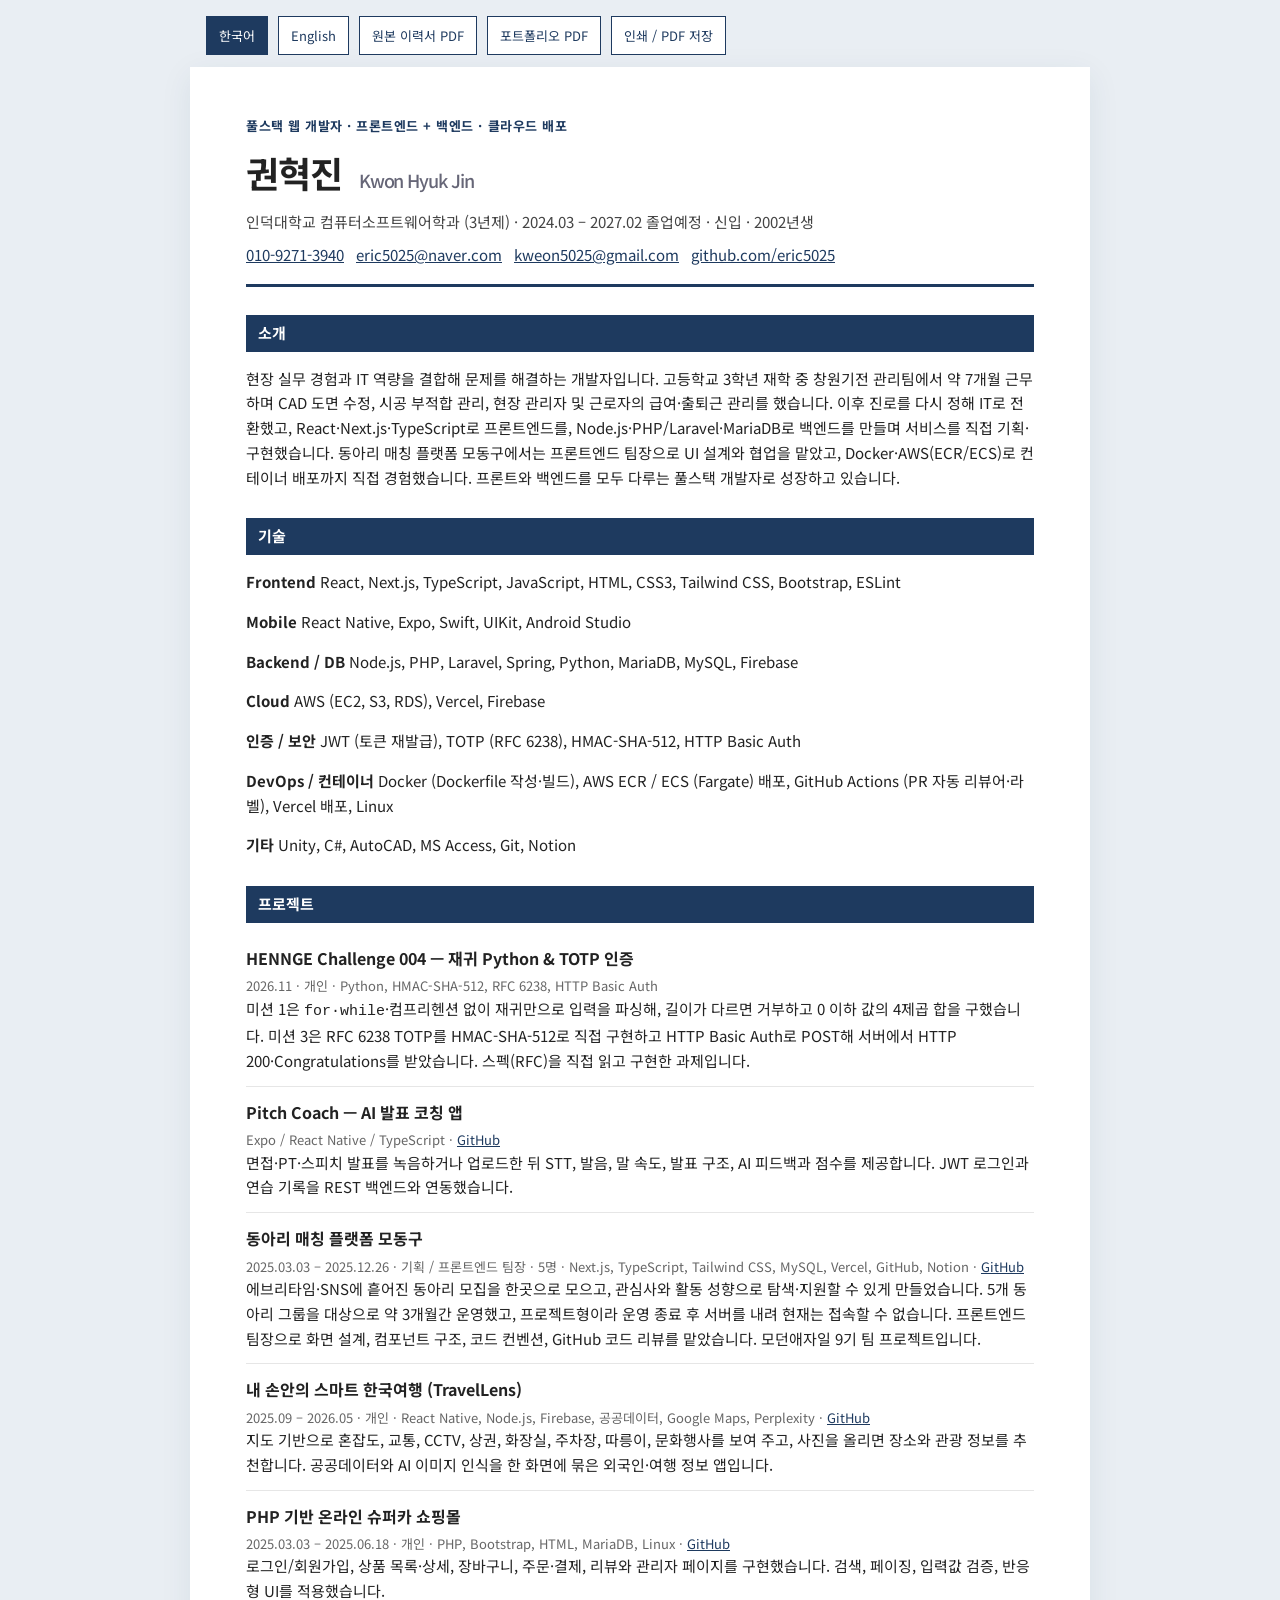
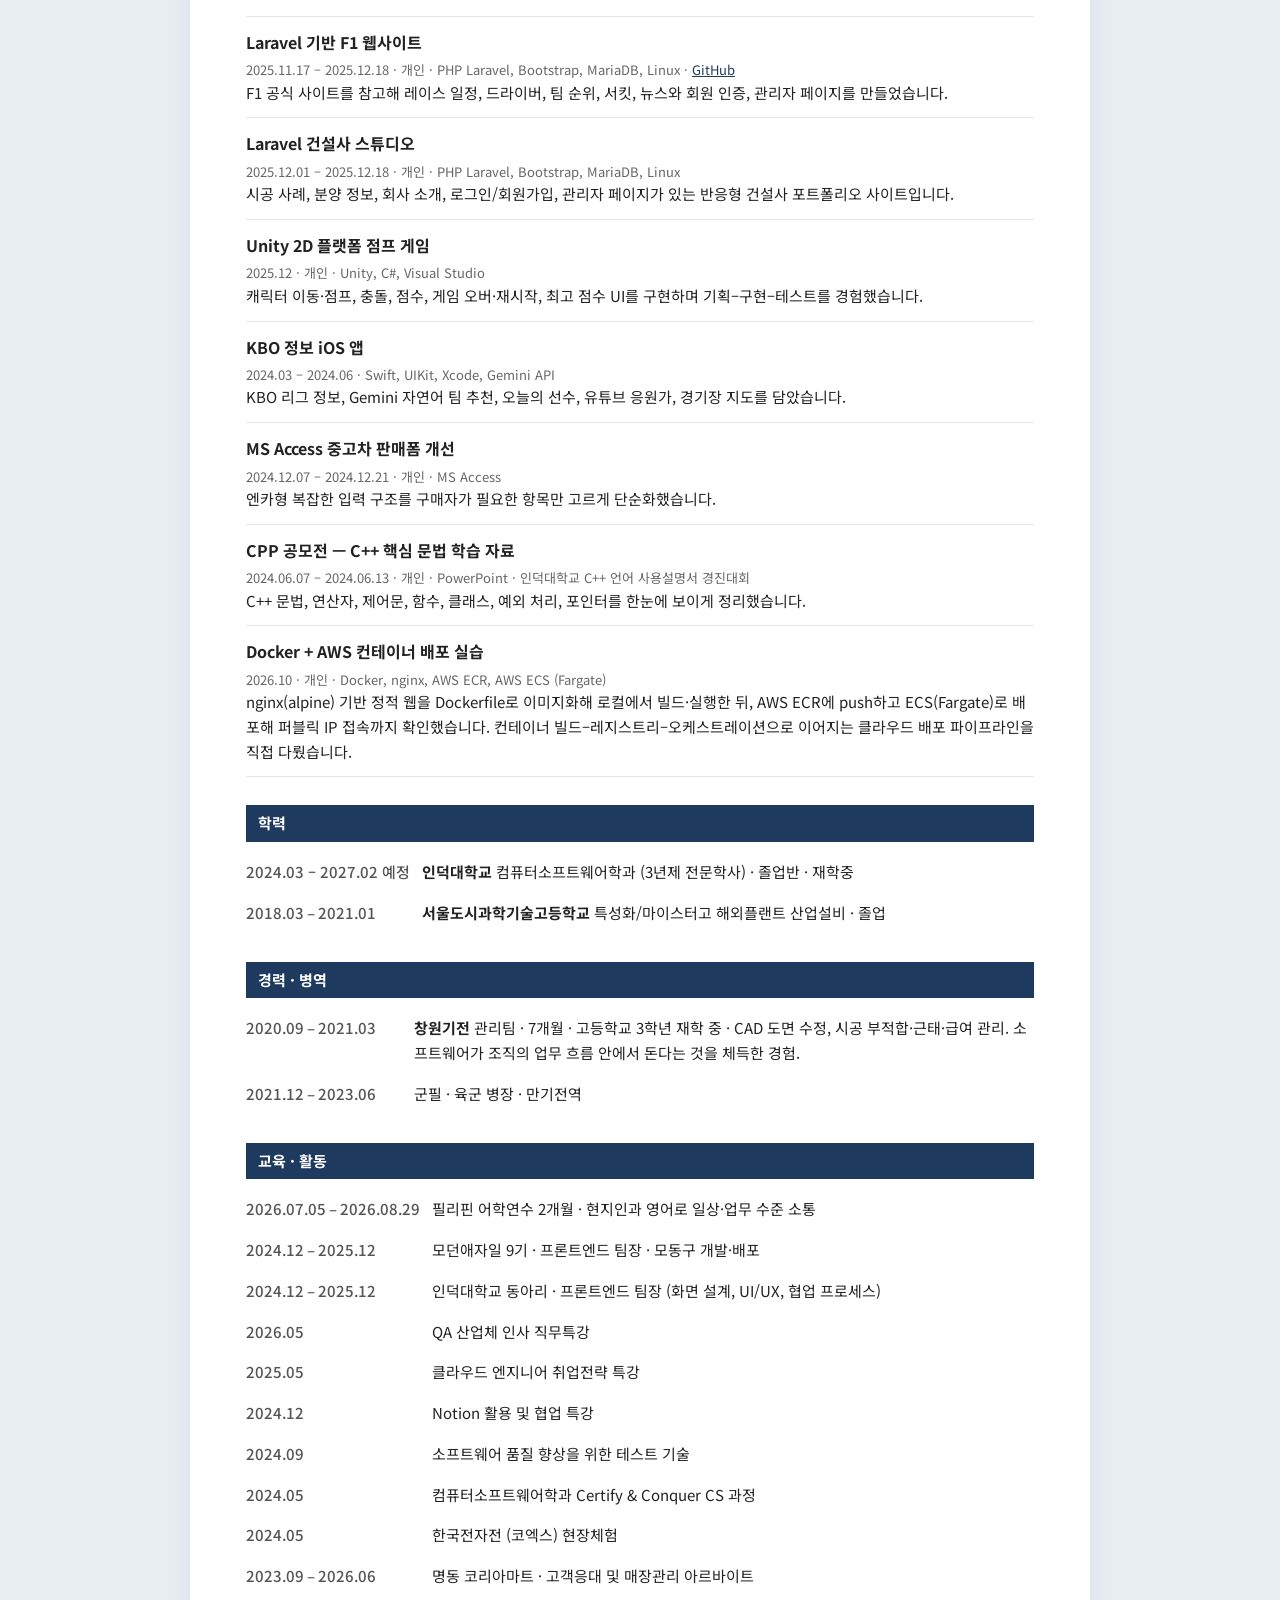
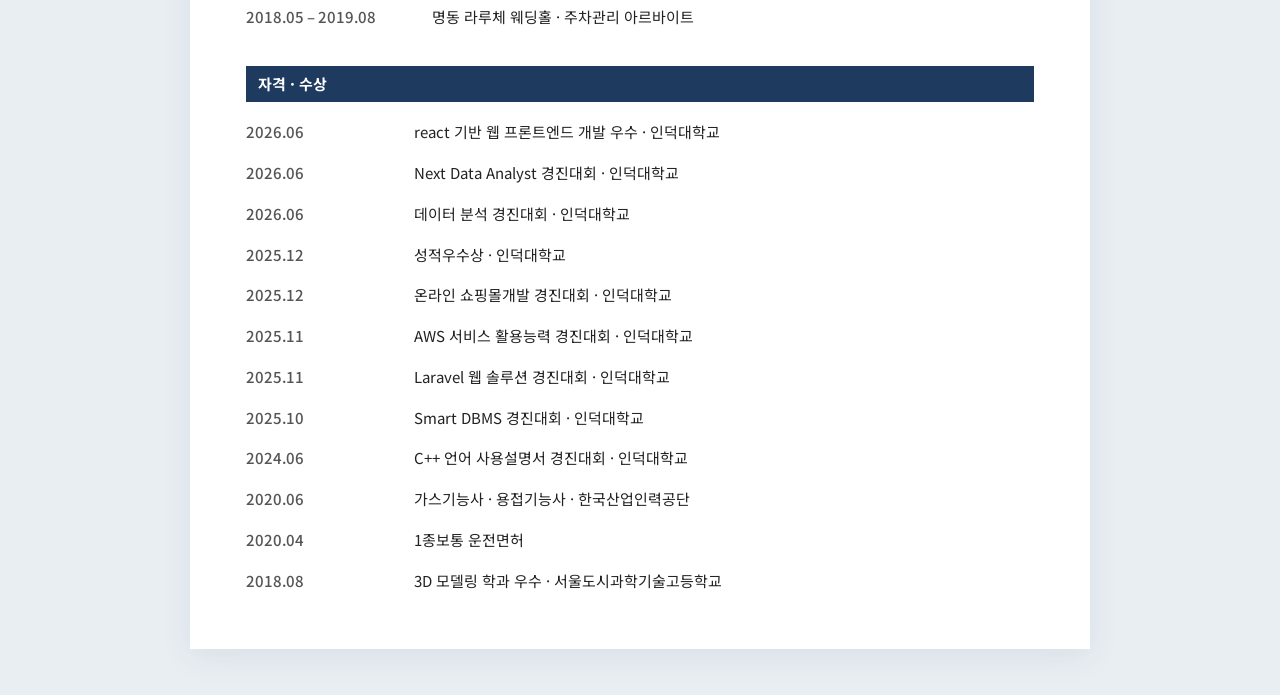
==== commit c0178800: "Add English resume page with KO/EN language toggle Create en.html mirroring the Korean site. Add lan" ====
--- a/index.html
+++ b/index.html
@@ -11,6 +11,8 @@
 </head>
 <body>
   <div class="bar">
+    <a href="index.html" aria-current="page">한국어</a>
+    <a href="en.html">English</a>
     <a href="resume.pdf">원본 이력서 PDF</a>
     <a href="csjob-portfolio.pdf">포트폴리오 PDF</a>
     <button type="button" onclick="window.print()">인쇄 / PDF 저장</button>
--- a/styles.css
+++ b/styles.css
@@ -27,6 +27,7 @@
   cursor: pointer;
 }
 .bar a:hover, .bar button:hover { background: #1e3a5f; color: #fff; }
+.bar a[aria-current="page"] { background: #1e3a5f; color: #fff; }
 
 .page {
   max-width: 900px;
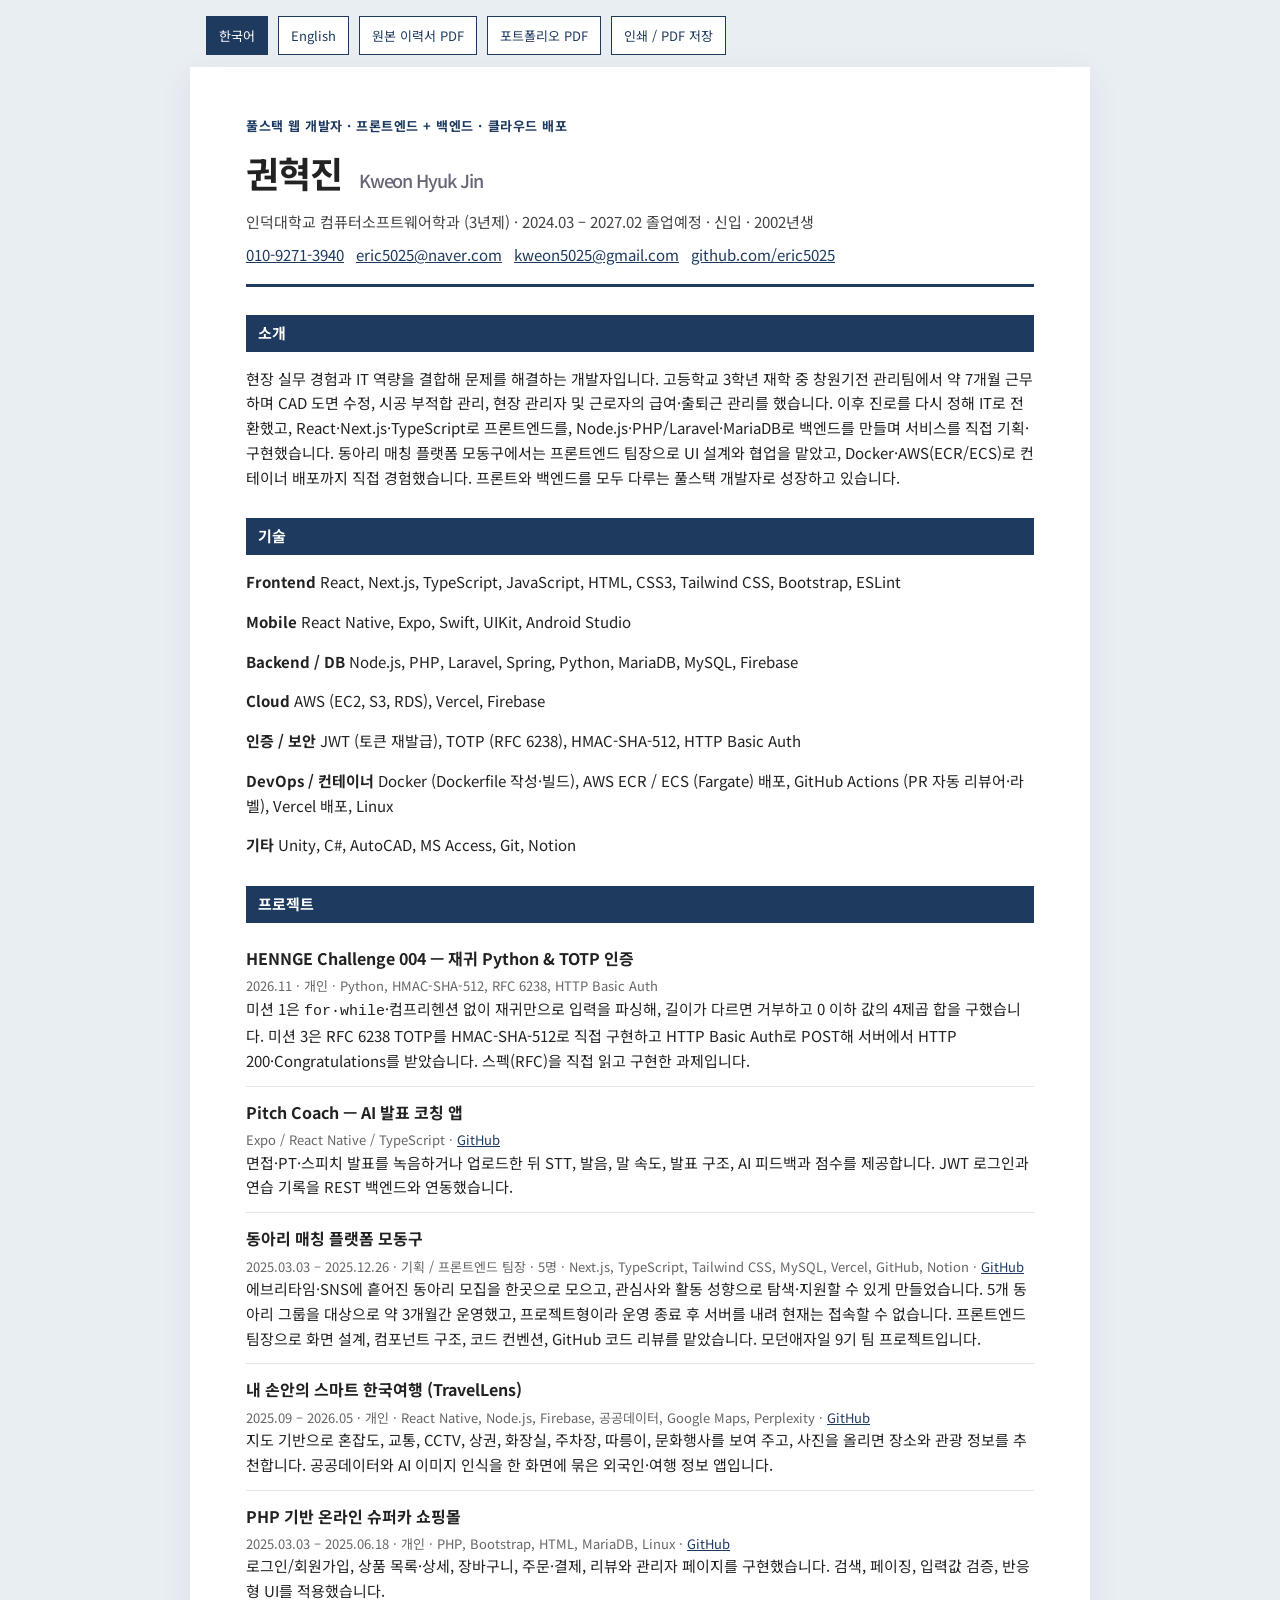
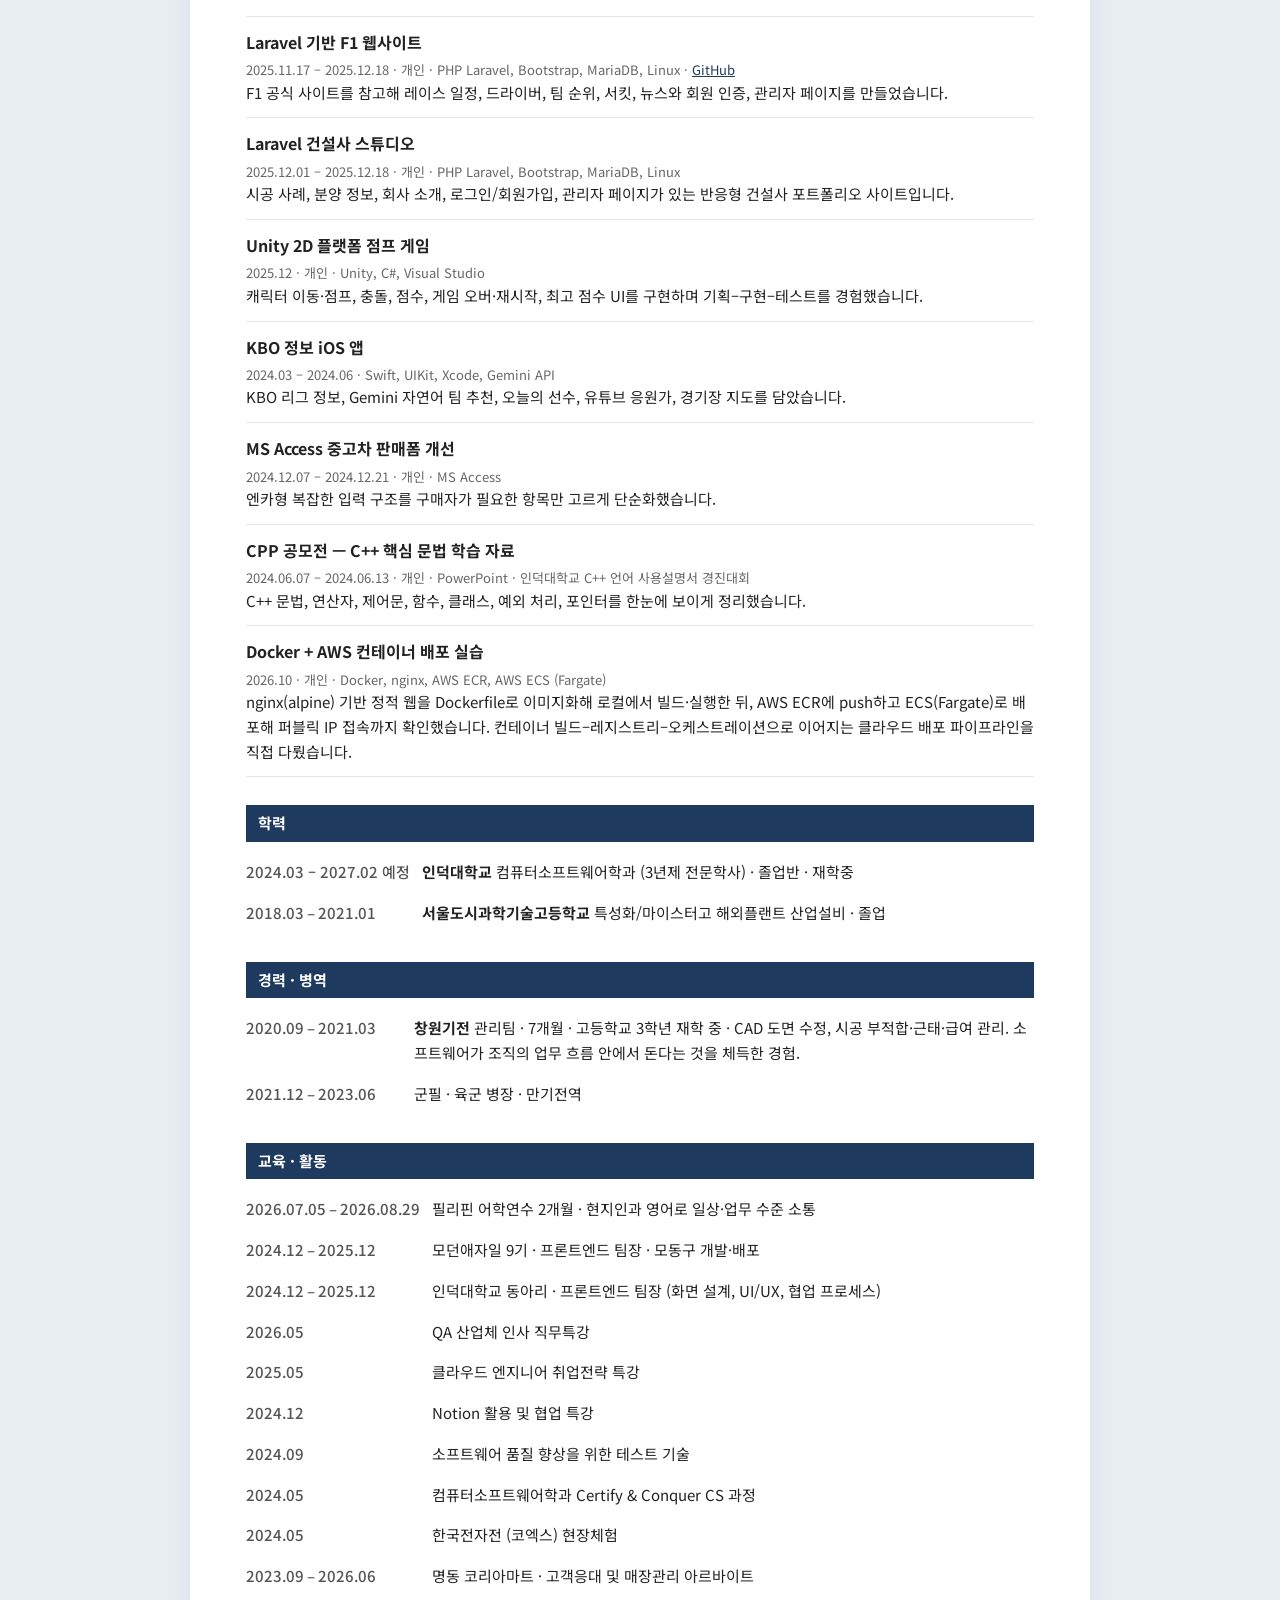
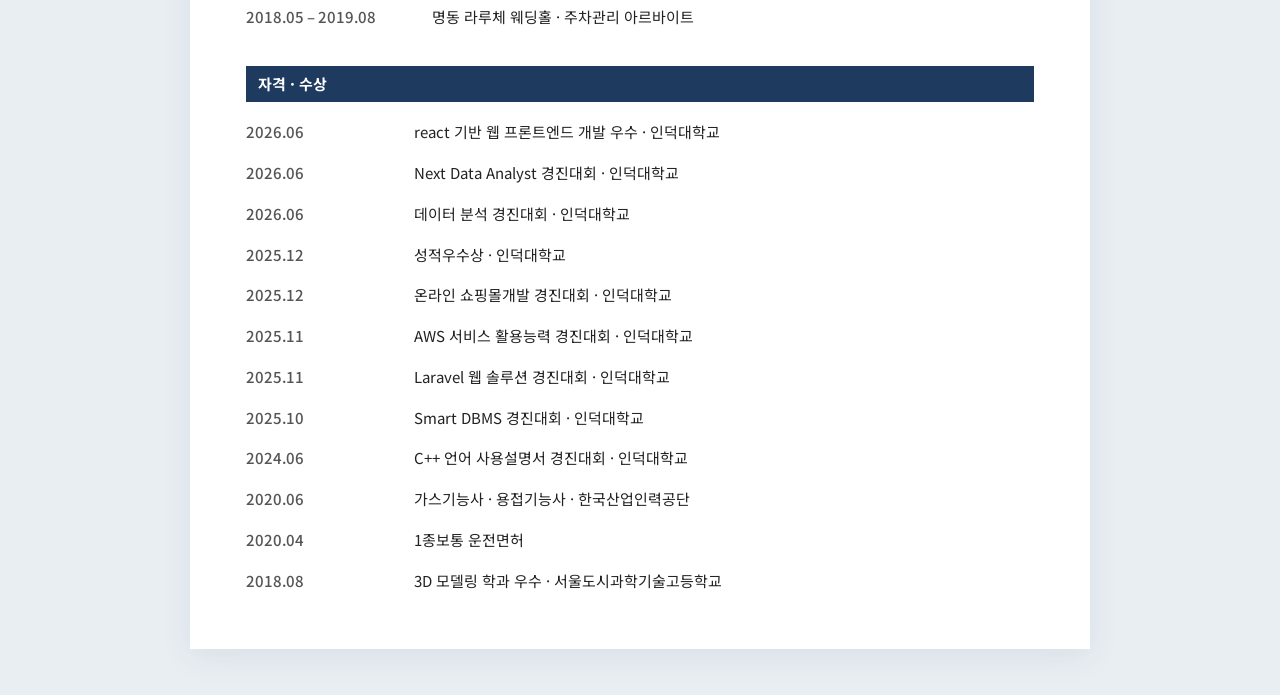
==== commit 6b252b19: "Romanize English name as Kweon Hyuk Jin Align Latin spelling with email/GitHub identity (kweon5025)." ====
--- a/index.html
+++ b/index.html
@@ -21,7 +21,7 @@
   <article class="page">
     <header>
       <p class="role">풀스택 웹 개발자 · 프론트엔드 + 백엔드 · 클라우드 배포</p>
-      <h1>권혁진 <span>Kwon Hyuk Jin</span></h1>
+      <h1>권혁진 <span>Kweon Hyuk Jin</span></h1>
       <p class="sub">인덕대학교 컴퓨터소프트웨어학과 (3년제) · 2024.03 – 2027.02 졸업예정 · 신입 · 2002년생</p>
       <p class="contacts">
         <a href="tel:01092713940">010-9271-3940</a>
